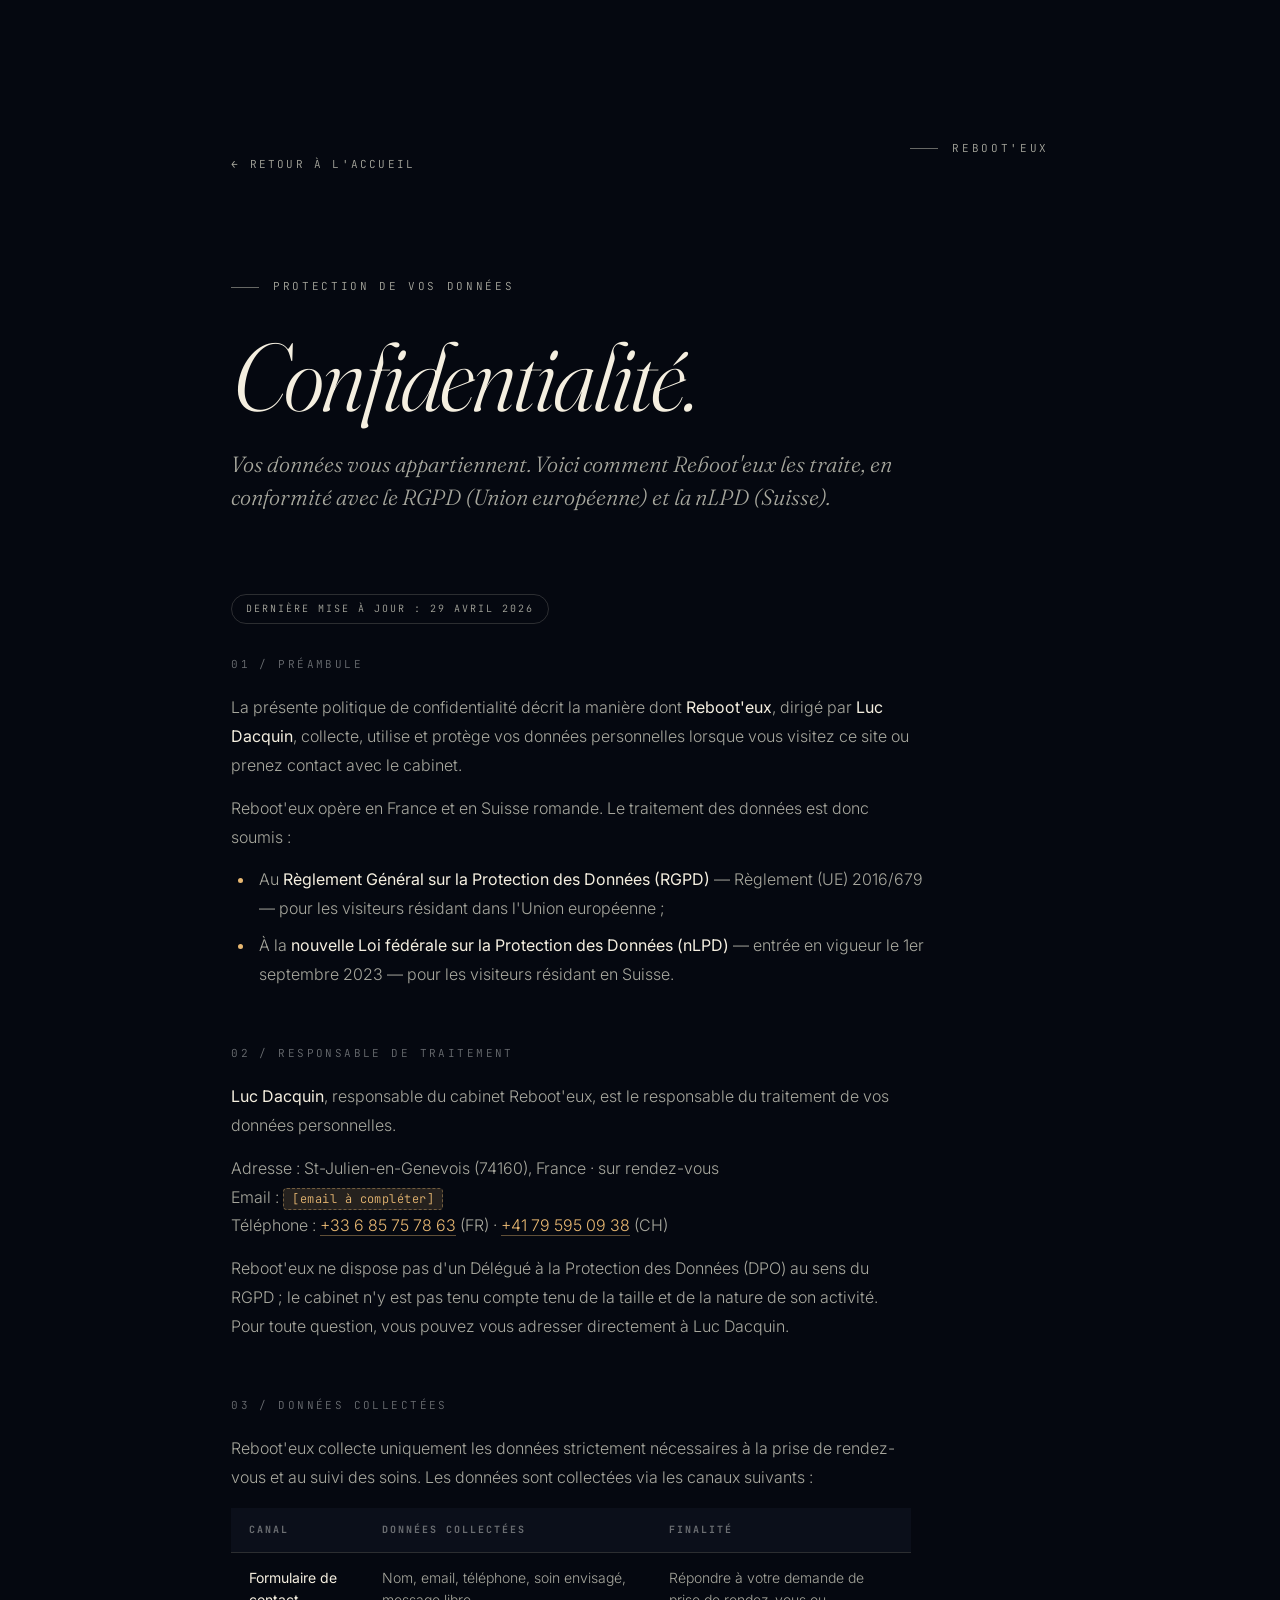
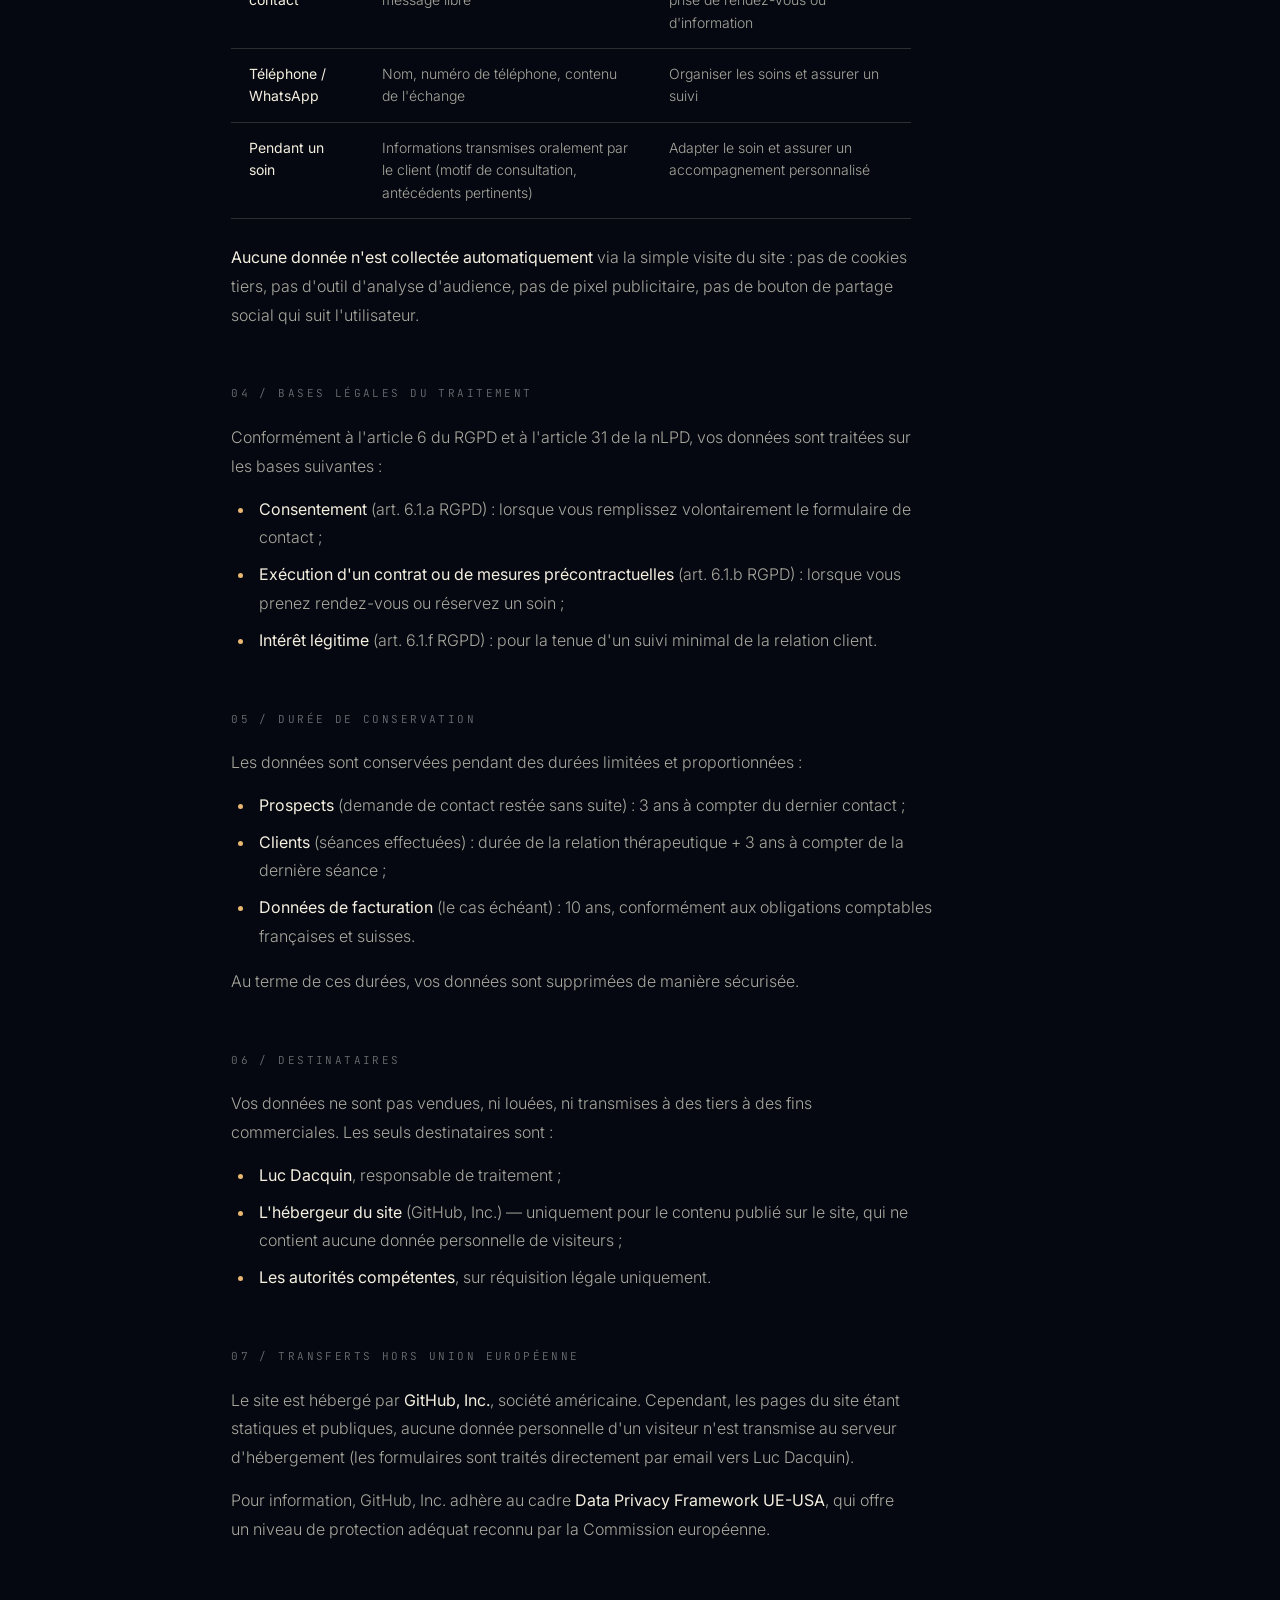
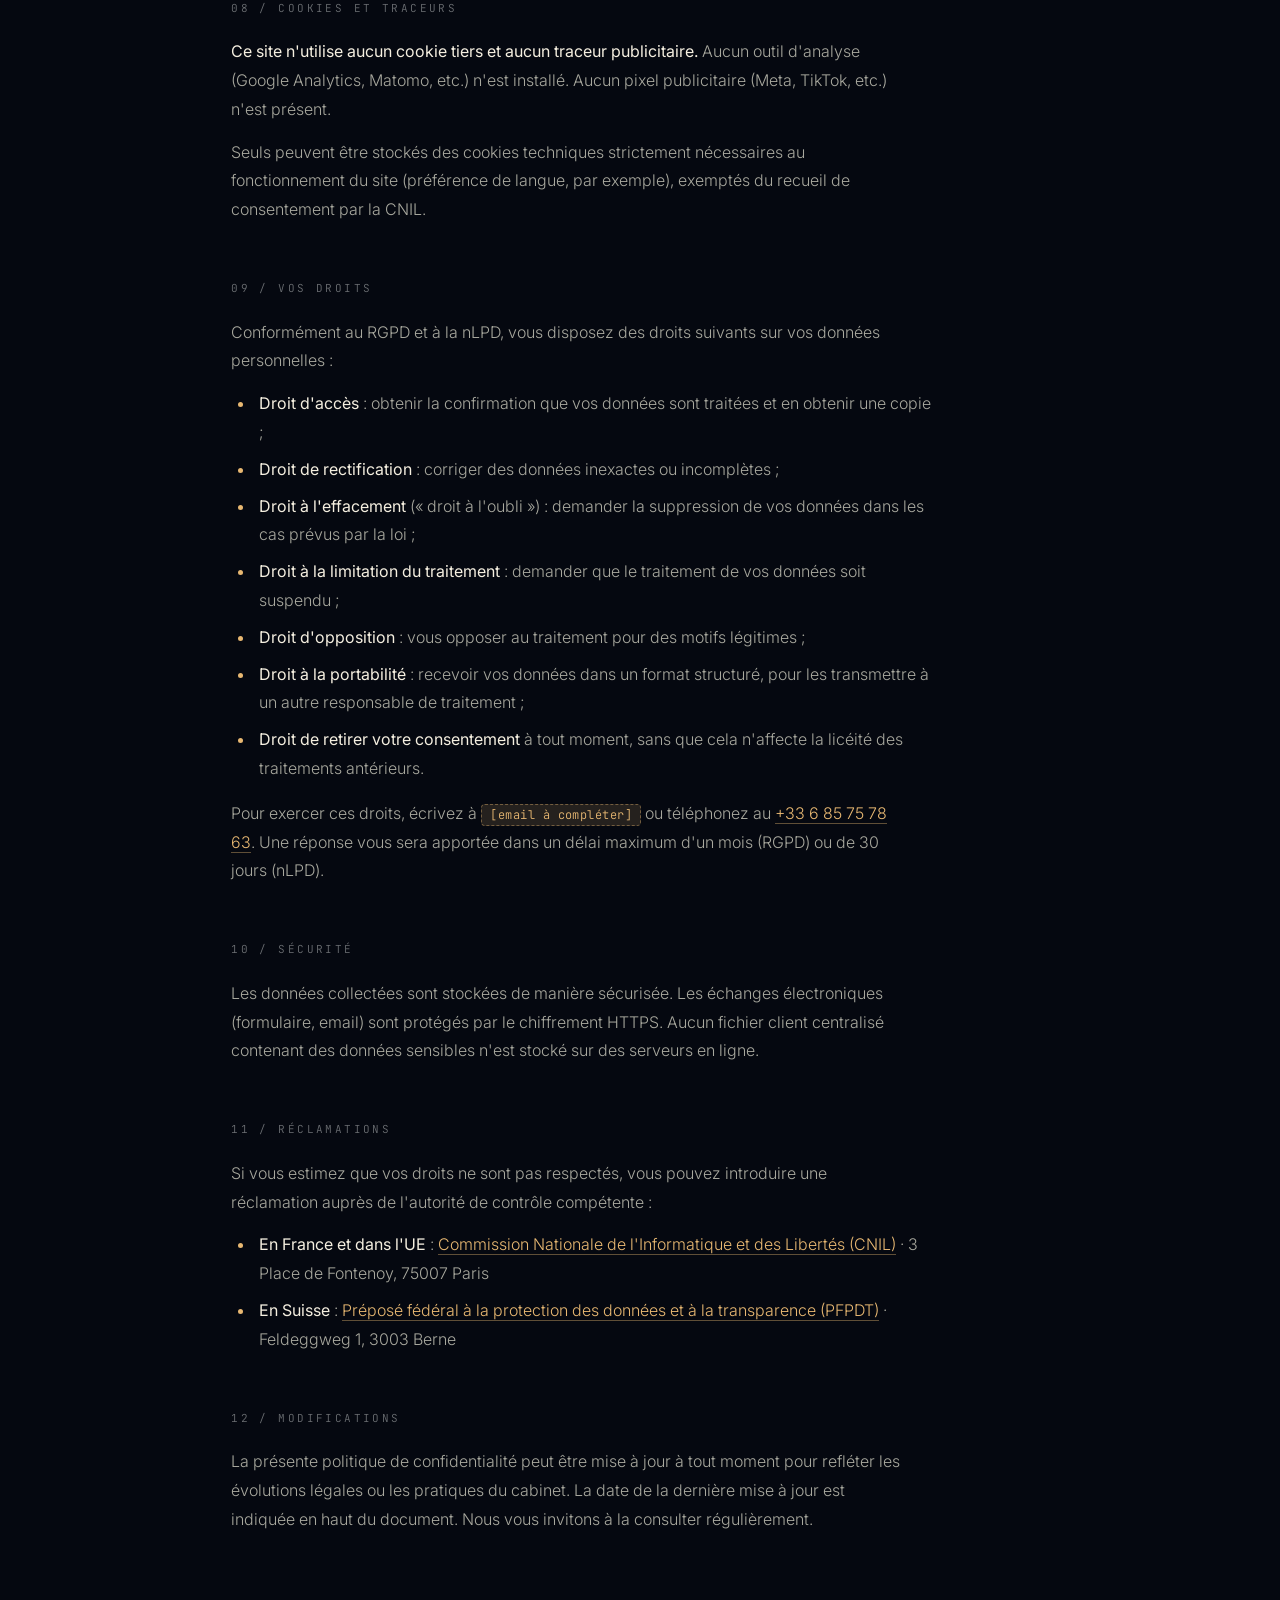
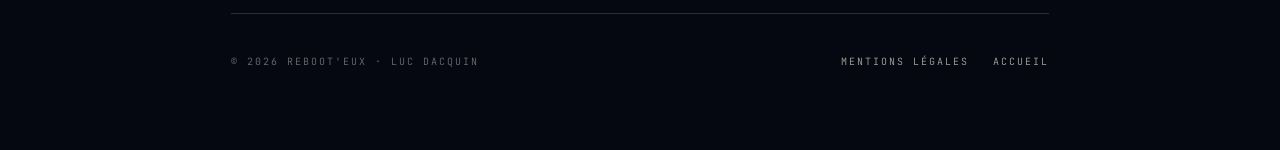
==== confidentialite.html @ 393b1d19 "feat(legal): politique de confidentialité RGPD + nLPD" ====
<!doctype html>
<html lang="fr">
<head>
  <meta charset="utf-8" />
  <meta name="viewport" content="width=device-width, initial-scale=1" />
  <title>Politique de confidentialité · Reboot'eux</title>
  <meta name="description" content="Politique de protection des données personnelles du site Reboot'eux — conforme RGPD et nLPD." />
  <link rel="preconnect" href="https://fonts.googleapis.com" />
  <link rel="preconnect" href="https://fonts.gstatic.com" crossorigin />
  <link href="https://fonts.googleapis.com/css2?family=Fraunces:ital,opsz,wght@0,9..144,200..600;1,9..144,200..600&family=Inter:wght@200..600&family=JetBrains+Mono:wght@400;500&display=swap" rel="stylesheet" />
  <link rel="stylesheet" href="styles.css?v=13" />
  <style>
    .legal-page { min-height: 100vh; padding: 140px var(--pad) 80px; max-width: 920px; margin: 0 auto; }
    .legal-header { display: flex; justify-content: space-between; align-items: center; margin-bottom: 80px; }
    .legal-back { color: var(--ink-2); text-decoration: none; font-family: var(--mono); font-size: 11px; letter-spacing: 0.2em; text-transform: uppercase; transition: color .3s, gap .3s var(--ease); display: inline-flex; align-items: center; gap: 10px; }
    .legal-back:hover { color: var(--ink); gap: 14px; }
    .legal-eyebrow { font-family: var(--mono); font-size: 11px; letter-spacing: 0.24em; text-transform: uppercase; color: var(--ink-2); display: inline-flex; align-items: center; gap: 14px; margin-bottom: 32px; }
    .legal-eyebrow::before { content: ''; width: 28px; height: 1px; background: currentColor; opacity: .6; }
    .legal-title { font-family: var(--serif); font-size: clamp(48px, 8vw, 96px); font-weight: 300; line-height: 1; letter-spacing: -0.03em; margin: 0 0 24px; font-style: italic; }
    .legal-subtitle { font-family: var(--serif); font-size: clamp(18px, 2vw, 22px); font-style: italic; color: var(--ink-2); margin: 0 0 80px; max-width: 680px; line-height: 1.5; }
    .legal-section { margin-bottom: 56px; }
    .legal-h { font-family: var(--mono); font-size: 11px; letter-spacing: 0.22em; text-transform: uppercase; color: var(--ink-3); margin-bottom: 20px; }
    .legal-section h2 { font-family: var(--serif); font-size: clamp(22px, 3vw, 32px); font-weight: 300; font-style: italic; letter-spacing: -0.01em; margin: 0 0 20px; line-height: 1.2; }
    .legal-section p, .legal-section li { font-size: 16px; line-height: 1.8; color: var(--ink-2); margin: 0 0 14px; max-width: 680px; }
    .legal-section a { color: var(--feu); text-decoration: none; border-bottom: 1px solid color-mix(in oklab, var(--feu) 40%, transparent); transition: border-color .3s; }
    .legal-section a:hover { border-color: var(--feu); }
    .legal-section ul { padding-left: 24px; margin: 0 0 16px; }
    .legal-section ul li { margin-bottom: 8px; padding-left: 4px; }
    .legal-section ul li::marker { color: var(--feu); }
    .legal-section strong { color: var(--ink); font-weight: 400; }
    .todo { background: color-mix(in oklab, var(--feu) 14%, transparent); color: var(--feu); padding: 2px 8px; border-radius: 4px; font-family: var(--mono); font-size: 12px; letter-spacing: 0.04em; border: 1px dashed color-mix(in oklab, var(--feu) 40%, transparent); }
    .legal-table { width: 100%; max-width: 680px; border-collapse: collapse; margin: 16px 0 24px; font-size: 14px; }
    .legal-table th, .legal-table td { padding: 14px 18px; text-align: left; border-bottom: 1px solid var(--hairline); color: var(--ink-2); vertical-align: top; }
    .legal-table th { font-family: var(--mono); font-size: 10px; letter-spacing: 0.2em; text-transform: uppercase; color: var(--ink-3); background: rgba(20,26,42,.4); }
    .legal-foot { margin-top: 80px; padding-top: 40px; border-top: 1px solid var(--hairline); font-family: var(--mono); font-size: 10px; letter-spacing: 0.2em; text-transform: uppercase; color: var(--ink-3); display: flex; justify-content: space-between; flex-wrap: wrap; gap: 20px; }
    .legal-foot a { color: var(--ink-2); text-decoration: none; }
    .legal-foot a:hover { color: var(--ink); }
    .legal-update { display: inline-block; padding: 6px 14px; border-radius: 999px; border: 1px solid var(--hairline); font-family: var(--mono); font-size: 10px; letter-spacing: 0.2em; text-transform: uppercase; color: var(--ink-2); margin-bottom: 32px; }
  </style>
</head>
<body>
  <main class="legal-page">
    <header class="legal-header">
      <a href="index.html" class="legal-back">← Retour à l'accueil</a>
      <span class="legal-eyebrow">Reboot'eux</span>
    </header>

    <span class="legal-eyebrow">Protection de vos données</span>
    <h1 class="legal-title">Confidentialité.</h1>
    <p class="legal-subtitle">
      <em>Vos données vous appartiennent. Voici comment Reboot'eux les traite, en conformité avec le RGPD (Union européenne) et la nLPD (Suisse).</em>
    </p>
    <span class="legal-update">Dernière mise à jour : 29 avril 2026</span>

    <section class="legal-section">
      <div class="legal-h">01 / Préambule</div>
      <p>
        La présente politique de confidentialité décrit la manière dont <strong>Reboot'eux</strong>, dirigé par <strong>Luc Dacquin</strong>, collecte, utilise et protège vos données personnelles lorsque vous visitez ce site ou prenez contact avec le cabinet.
      </p>
      <p>
        Reboot'eux opère en France et en Suisse romande. Le traitement des données est donc soumis :
      </p>
      <ul>
        <li>Au <strong>Règlement Général sur la Protection des Données (RGPD)</strong> — Règlement (UE) 2016/679 — pour les visiteurs résidant dans l'Union européenne ;</li>
        <li>À la <strong>nouvelle Loi fédérale sur la Protection des Données (nLPD)</strong> — entrée en vigueur le 1er septembre 2023 — pour les visiteurs résidant en Suisse.</li>
      </ul>
    </section>

    <section class="legal-section">
      <div class="legal-h">02 / Responsable de traitement</div>
      <p>
        <strong>Luc Dacquin</strong>, responsable du cabinet Reboot'eux, est le responsable du traitement de vos données personnelles.
      </p>
      <p>
        Adresse : St-Julien-en-Genevois (74160), France · sur rendez-vous<br/>
        Email : <span class="todo">[email à compléter]</span><br/>
        Téléphone : <a href="tel:+33685757863">+33 6 85 75 78 63</a> (FR) · <a href="tel:+41795950938">+41 79 595 09 38</a> (CH)
      </p>
      <p>
        Reboot'eux ne dispose pas d'un Délégué à la Protection des Données (DPO) au sens du RGPD ; le cabinet n'y est pas tenu compte tenu de la taille et de la nature de son activité. Pour toute question, vous pouvez vous adresser directement à Luc Dacquin.
      </p>
    </section>

    <section class="legal-section">
      <div class="legal-h">03 / Données collectées</div>
      <p>
        Reboot'eux collecte uniquement les données strictement nécessaires à la prise de rendez-vous et au suivi des soins. Les données sont collectées via les canaux suivants :
      </p>
      <table class="legal-table">
        <thead>
          <tr>
            <th>Canal</th>
            <th>Données collectées</th>
            <th>Finalité</th>
          </tr>
        </thead>
        <tbody>
          <tr>
            <td><strong>Formulaire de contact</strong></td>
            <td>Nom, email, téléphone, soin envisagé, message libre</td>
            <td>Répondre à votre demande de prise de rendez-vous ou d'information</td>
          </tr>
          <tr>
            <td><strong>Téléphone / WhatsApp</strong></td>
            <td>Nom, numéro de téléphone, contenu de l'échange</td>
            <td>Organiser les soins et assurer un suivi</td>
          </tr>
          <tr>
            <td><strong>Pendant un soin</strong></td>
            <td>Informations transmises oralement par le client (motif de consultation, antécédents pertinents)</td>
            <td>Adapter le soin et assurer un accompagnement personnalisé</td>
          </tr>
        </tbody>
      </table>
      <p>
        <strong>Aucune donnée n'est collectée automatiquement</strong> via la simple visite du site : pas de cookies tiers, pas d'outil d'analyse d'audience, pas de pixel publicitaire, pas de bouton de partage social qui suit l'utilisateur.
      </p>
    </section>

    <section class="legal-section">
      <div class="legal-h">04 / Bases légales du traitement</div>
      <p>Conformément à l'article 6 du RGPD et à l'article 31 de la nLPD, vos données sont traitées sur les bases suivantes :</p>
      <ul>
        <li><strong>Consentement</strong> (art. 6.1.a RGPD) : lorsque vous remplissez volontairement le formulaire de contact ;</li>
        <li><strong>Exécution d'un contrat ou de mesures précontractuelles</strong> (art. 6.1.b RGPD) : lorsque vous prenez rendez-vous ou réservez un soin ;</li>
        <li><strong>Intérêt légitime</strong> (art. 6.1.f RGPD) : pour la tenue d'un suivi minimal de la relation client.</li>
      </ul>
    </section>

    <section class="legal-section">
      <div class="legal-h">05 / Durée de conservation</div>
      <p>Les données sont conservées pendant des durées limitées et proportionnées :</p>
      <ul>
        <li><strong>Prospects</strong> (demande de contact restée sans suite) : 3 ans à compter du dernier contact ;</li>
        <li><strong>Clients</strong> (séances effectuées) : durée de la relation thérapeutique + 3 ans à compter de la dernière séance ;</li>
        <li><strong>Données de facturation</strong> (le cas échéant) : 10 ans, conformément aux obligations comptables françaises et suisses.</li>
      </ul>
      <p>Au terme de ces durées, vos données sont supprimées de manière sécurisée.</p>
    </section>

    <section class="legal-section">
      <div class="legal-h">06 / Destinataires</div>
      <p>Vos données ne sont pas vendues, ni louées, ni transmises à des tiers à des fins commerciales. Les seuls destinataires sont :</p>
      <ul>
        <li><strong>Luc Dacquin</strong>, responsable de traitement ;</li>
        <li><strong>L'hébergeur du site</strong> (GitHub, Inc.) — uniquement pour le contenu publié sur le site, qui ne contient aucune donnée personnelle de visiteurs ;</li>
        <li><strong>Les autorités compétentes</strong>, sur réquisition légale uniquement.</li>
      </ul>
    </section>

    <section class="legal-section">
      <div class="legal-h">07 / Transferts hors Union européenne</div>
      <p>
        Le site est hébergé par <strong>GitHub, Inc.</strong>, société américaine. Cependant, les pages du site étant statiques et publiques, aucune donnée personnelle d'un visiteur n'est transmise au serveur d'hébergement (les formulaires sont traités directement par email vers Luc Dacquin).
      </p>
      <p>
        Pour information, GitHub, Inc. adhère au cadre <strong>Data Privacy Framework UE-USA</strong>, qui offre un niveau de protection adéquat reconnu par la Commission européenne.
      </p>
    </section>

    <section class="legal-section">
      <div class="legal-h">08 / Cookies et traceurs</div>
      <p>
        <strong>Ce site n'utilise aucun cookie tiers et aucun traceur publicitaire.</strong> Aucun outil d'analyse (Google Analytics, Matomo, etc.) n'est installé. Aucun pixel publicitaire (Meta, TikTok, etc.) n'est présent.
      </p>
      <p>
        Seuls peuvent être stockés des cookies techniques strictement nécessaires au fonctionnement du site (préférence de langue, par exemple), exemptés du recueil de consentement par la CNIL.
      </p>
    </section>

    <section class="legal-section">
      <div class="legal-h">09 / Vos droits</div>
      <p>Conformément au RGPD et à la nLPD, vous disposez des droits suivants sur vos données personnelles :</p>
      <ul>
        <li><strong>Droit d'accès</strong> : obtenir la confirmation que vos données sont traitées et en obtenir une copie ;</li>
        <li><strong>Droit de rectification</strong> : corriger des données inexactes ou incomplètes ;</li>
        <li><strong>Droit à l'effacement</strong> (« droit à l'oubli ») : demander la suppression de vos données dans les cas prévus par la loi ;</li>
        <li><strong>Droit à la limitation du traitement</strong> : demander que le traitement de vos données soit suspendu ;</li>
        <li><strong>Droit d'opposition</strong> : vous opposer au traitement pour des motifs légitimes ;</li>
        <li><strong>Droit à la portabilité</strong> : recevoir vos données dans un format structuré, pour les transmettre à un autre responsable de traitement ;</li>
        <li><strong>Droit de retirer votre consentement</strong> à tout moment, sans que cela n'affecte la licéité des traitements antérieurs.</li>
      </ul>
      <p>
        Pour exercer ces droits, écrivez à <span class="todo">[email à compléter]</span> ou téléphonez au <a href="tel:+33685757863">+33 6 85 75 78 63</a>. Une réponse vous sera apportée dans un délai maximum d'un mois (RGPD) ou de 30 jours (nLPD).
      </p>
    </section>

    <section class="legal-section">
      <div class="legal-h">10 / Sécurité</div>
      <p>
        Les données collectées sont stockées de manière sécurisée. Les échanges électroniques (formulaire, email) sont protégés par le chiffrement HTTPS. Aucun fichier client centralisé contenant des données sensibles n'est stocké sur des serveurs en ligne.
      </p>
    </section>

    <section class="legal-section">
      <div class="legal-h">11 / Réclamations</div>
      <p>Si vous estimez que vos droits ne sont pas respectés, vous pouvez introduire une réclamation auprès de l'autorité de contrôle compétente :</p>
      <ul>
        <li>
          <strong>En France et dans l'UE</strong> :
          <a href="https://www.cnil.fr/" target="_blank" rel="noopener">Commission Nationale de l'Informatique et des Libertés (CNIL)</a> · 3 Place de Fontenoy, 75007 Paris
        </li>
        <li>
          <strong>En Suisse</strong> :
          <a href="https://www.edoeb.admin.ch/" target="_blank" rel="noopener">Préposé fédéral à la protection des données et à la transparence (PFPDT)</a> · Feldeggweg 1, 3003 Berne
        </li>
      </ul>
    </section>

    <section class="legal-section">
      <div class="legal-h">12 / Modifications</div>
      <p>
        La présente politique de confidentialité peut être mise à jour à tout moment pour refléter les évolutions légales ou les pratiques du cabinet. La date de la dernière mise à jour est indiquée en haut du document. Nous vous invitons à la consulter régulièrement.
      </p>
    </section>

    <footer class="legal-foot">
      <span>© 2026 Reboot'eux · Luc Dacquin</span>
      <div style="display:flex;gap:24px;flex-wrap:wrap;">
        <a href="mentions-legales.html">Mentions légales</a>
        <a href="index.html">Accueil</a>
      </div>
    </footer>
  </main>
</body>
</html>
---- styles.css ----
/* =========================================================
   REBOOT'EUX — v2 cinématique
   Fonds vidéo plein écran, contenu superposé,
   typographie éditoriale, palette nuit cosmique.
   ========================================================= */

:root {
  --bg-0: #050810;
  --bg-1: #0A0E1A;
  --bg-2: #141A2A;
  --ink:  #F5EFE0;
  --ink-2:#A8A89E;
  --ink-3:#6B6E72;
  --hairline: rgba(245,239,224,.16);

  --feu: #E8B872;
  --feu-glow: #FFE4B5;
  --eau: #4DA8DA;
  --terre: #6B9C7B;
  --souffle: #B8A8D9;

  --hue: var(--feu);
  --hue-glow: var(--feu-glow);

  --serif: 'Fraunces', 'Cormorant Garamond', Georgia, serif;
  --sans:  'Inter', system-ui, sans-serif;
  --mono:  'JetBrains Mono', ui-monospace, monospace;

  --pad: clamp(20px, 4vw, 64px);
  --col: min(1320px, 92vw);
  --ease: cubic-bezier(.16,1,.3,1);
}

* { box-sizing: border-box; }
html, body {
  margin: 0; padding: 0;
  background: var(--bg-0);
  color: var(--ink);
  font-family: var(--sans);
  font-size: 16px;
  font-weight: 300;
  line-height: 1.6;
  -webkit-font-smoothing: antialiased;
}
body { overflow-x: hidden; }
::selection { background: color-mix(in oklab, var(--hue) 50%, transparent); color: var(--ink); }

/* hide cursor on desktop when our custom one is on */
@media (hover:hover) and (pointer:fine) {
  body.cursor-on, body.cursor-on * { cursor: none !important; }
}

@media (prefers-reduced-motion: reduce) {
  *, *::before, *::after {
    animation-duration: .001ms !important;
    transition-duration: .001ms !important;
  }
}

/* ─── Type system ─── */
.serif { font-family: var(--serif); font-weight: 300; letter-spacing: -0.02em; }
.eyebrow {
  font-family: var(--mono);
  font-size: 11px;
  letter-spacing: 0.24em;
  text-transform: uppercase;
  color: var(--ink-2);
  display: inline-flex; align-items: center; gap: 14px;
}
.eyebrow::before {
  content: ''; width: 28px; height: 1px; background: currentColor; opacity: .6;
}

/* huge editorial display */
.display {
  font-family: var(--serif);
  font-weight: 300;
  font-size: clamp(56px, 12vw, 220px);
  line-height: 0.95;
  letter-spacing: -0.035em;
  color: var(--ink);
  text-wrap: balance;
}
.display em { font-style: italic; }
.display .accent { color: var(--hue); font-style: italic; }

/* ─── Layout ─── */
.wrap { width: var(--col); margin: 0 auto; padding: 0 var(--pad); }

/* Buttons */
.btn {
  display: inline-flex; align-items: center; gap: 14px;
  padding: 18px 30px;
  border-radius: 999px;
  border: 1px solid color-mix(in oklab, var(--hue) 50%, transparent);
  background: color-mix(in oklab, var(--hue) 10%, transparent);
  color: var(--ink);
  font-family: var(--sans);
  font-size: 13px;
  letter-spacing: 0.08em;
  text-transform: uppercase;
  text-decoration: none;
  cursor: pointer;
  position: relative;
  transition: all .5s var(--ease);
  backdrop-filter: blur(10px);
  -webkit-backdrop-filter: blur(10px);
}
.btn:hover {
  border-color: var(--hue);
  background: color-mix(in oklab, var(--hue) 22%, transparent);
  box-shadow: 0 0 60px -10px color-mix(in oklab, var(--hue-glow) 60%, transparent);
}
.btn .stone {
  width: 6px; height: 6px; border-radius: 50%;
  background: var(--hue); box-shadow: 0 0 10px var(--hue-glow);
  animation: pulse 2.4s var(--ease) infinite;
}
@keyframes pulse {
  0%, 100% { opacity: .6; transform: scale(1); }
  50% { opacity: 1; transform: scale(1.5); }
}
.btn-ghost { background: transparent; border-color: var(--hairline); }
.btn-ghost:hover { border-color: var(--ink-2); background: rgba(255,255,255,.04); }

/* Link */
.link {
  font-family: var(--sans);
  font-size: 13px;
  letter-spacing: 0.06em;
  text-transform: uppercase;
  color: var(--ink);
  text-decoration: none;
  display: inline-flex; align-items: center; gap: 10px;
  padding-bottom: 6px;
  border-bottom: 1px solid var(--hairline);
  transition: border-color .3s, color .3s, gap .3s var(--ease);
}
.link:hover { border-color: var(--hue); color: var(--hue); gap: 16px; }

/* Video bg helper */
.video-bg {
  position: absolute; inset: 0; overflow: hidden;
  z-index: 0;
}
.video-bg video {
  position: absolute; inset: 0;
  width: 100%; height: 100%;
  object-fit: cover;
  opacity: 0;
  will-change: opacity, transform;
}
.video-bg video.ready { opacity: 0.5; }
.video-bg .veil {
  position: absolute; inset: 0;
  background: linear-gradient(
    180deg,
    rgba(5,8,16,.78) 0%,
    rgba(5,8,16,.55) 25%,
    rgba(5,8,16,.55) 70%,
    rgba(5,8,16,.92) 100%
  );
  pointer-events: none;
}
.video-bg .veil-side {
  position: absolute; inset: 0;
  background: radial-gradient(ellipse at 50% 50%, transparent 30%, rgba(5,8,16,.6) 100%);
  pointer-events: none;
}
.video-bg .corner-mask {
  position: absolute;
  width: 220px; height: 90px;
  pointer-events: none;
  background: radial-gradient(ellipse at center, rgba(5,8,16,.95) 30%, rgba(5,8,16,0) 75%);
}
.video-bg .corner-mask.br { right: -20px; bottom: -10px; }
.video-bg .corner-mask.tr { right: -20px; top: -10px; }
.video-bg .grain {
  position: absolute; inset: 0;
  pointer-events: none;
  opacity: .08;
  mix-blend-mode: overlay;
  background-image: url("data:image/svg+xml;utf8,<svg xmlns='http://www.w3.org/2000/svg' width='240' height='240'><filter id='n'><feTurbulence type='fractalNoise' baseFrequency='.95' numOctaves='2'/></filter><rect width='100%25' height='100%25' filter='url(%23n)' opacity='.6'/></svg>");
}
.video-bg .tint {
  position: absolute; inset: 0;
  background: radial-gradient(ellipse at 50% 60%, color-mix(in oklab, var(--hue) 12%, transparent), transparent 70%);
  mix-blend-mode: screen;
  pointer-events: none;
}

/* Reveal-on-scroll */
.reveal { opacity: 0; transform: translateY(28px); transition: opacity 1s var(--ease), transform 1s var(--ease); }
.reveal.in { opacity: 1; transform: translateY(0); }
.reveal[data-delay="1"].in { transition-delay: .1s; }
.reveal[data-delay="2"].in { transition-delay: .25s; }
.reveal[data-delay="3"].in { transition-delay: .4s; }
.reveal[data-delay="4"].in { transition-delay: .55s; }

/* Split-text reveal */
.split { display: inline-block; perspective: 800px; }
.split .word { display: inline-block; overflow: hidden; vertical-align: bottom; }
.split .word > span {
  display: inline-block;
  transform: translateY(110%);
  transition: transform 1.4s var(--ease);
  will-change: transform;
}
.split.in .word > span { transform: translateY(0); }
.split .word { margin-right: .25em; }

::-webkit-scrollbar { width: 10px; }
::-webkit-scrollbar-track { background: var(--bg-0); }
::-webkit-scrollbar-thumb { background: rgba(255,255,255,.08); border-radius: 8px; }
::-webkit-scrollbar-thumb:hover { background: rgba(255,255,255,.18); }

:focus-visible { outline: 2px solid var(--hue); outline-offset: 4px; border-radius: 4px; }

.ornament { user-select: none; pointer-events: none; }

/* =========================================================
   RESPONSIVE — patch mobile chirurgical (sans casser desktop)
   ========================================================= */
img, video, svg { max-width: 100%; }

/* Mobile (smartphones) */
@media (max-width: 768px) {
  :root { --pad: 18px; }

  /* Tame the giant displays */
  .display { font-size: clamp(36px, 11vw, 64px); line-height: 1.05; }

  /* Force background videos to fill the screen on mobile (no letterbox) */
  .video-bg video { object-fit: cover !important; transform: scale(1.05) !important; }

  /* HARD FIX : forcer le 1 colonne avec display:flex (le grid était batail perdu vs styles JSX) */
  .act, .luc, .contact { overflow-x: hidden !important; }
  .act-grid,
  .act.R .act-grid {
    display: flex !important;
    flex-direction: column !important;
    grid-template-columns: 1fr !important;
    gap: 24px !important;
    direction: ltr !important;
    max-width: 100% !important;
    width: 100% !important;
  }
  .act.R .act-grid > * { direction: ltr !important; }
  .act-meta, .act-text { width: 100% !important; max-width: 100% !important; min-width: 0 !important; }
  .act-title, .act-meta .el, .body, .quote { word-wrap: break-word !important; overflow-wrap: break-word !important; max-width: 100% !important; }
  .list ul { grid-template-columns: 1fr !important; gap: 8px 0 !important; }

  /* More opaque overlay on Acts so the text stays readable over the video */
  .act .video-bg .veil { background: linear-gradient(180deg, rgba(5,8,16,.78) 0%, rgba(5,8,16,.55) 50%, rgba(5,8,16,.92) 100%) !important; }
  .hero .video-bg .veil { background: linear-gradient(180deg, rgba(5,8,16,.45) 0%, rgba(5,8,16,.20) 40%, rgba(5,8,16,.85) 100%) !important; }

  /* Acts metadata + title sizes */
  .act-meta { padding-top: 0; gap: 8px; }
  .act-meta .el { font-size: clamp(22px, 6vw, 32px); line-height: 1.15; }
  .act-title { font-size: clamp(32px, 9vw, 52px); max-width: 100%; }
  .quote { font-size: 16px; padding-left: 14px; }
  .body { font-size: 15px; }

  /* Hero accueil — full screen avec orbe */
  .hero { min-height: 100vh !important; min-height: 100svh !important; padding: 100px var(--pad) 60px !important; display: grid; place-items: center; }
  .hero-sub { font-size: 17px; max-width: 100%; }

  /* Manifeste */
  .manifeste { padding: 100px var(--pad); }

  /* Luc */
  .luc-grid { grid-template-columns: 1fr !important; gap: 32px !important; }
  .luc-title { font-size: clamp(28px, 8vw, 48px); }
  .luc-quote { font-size: 18px; padding: 20px 0; margin: 20px 0; }

  /* Contact */
  .c-grid { grid-template-columns: 1fr !important; }
  .c-title { font-size: clamp(36px, 10vw, 64px); }
  .c-form { padding: 24px; }
  .row { grid-template-columns: 1fr; gap: 12px; }
  .ch { grid-template-columns: 40px 1fr auto; padding: 16px 18px; gap: 12px; }
  .ch-num { font-size: 16px; }

  /* Footer */
  .f-grid { grid-template-columns: 1fr 1fr; gap: 28px; }
  .f-bot { flex-direction: column; gap: 16px; align-items: flex-start; }
  .f-name { font-size: 28px; }

  /* Page Pratique */
  .hero-prat { padding: 120px var(--pad) 60px; min-height: auto; }
  .hero-prat-anchors { gap: 8px; }
  .anchor-pill { padding: 10px 14px; font-size: 11px; }
  .section-title { font-size: clamp(30px, 9vw, 52px); max-width: 100%; margin-bottom: 40px; }

  /* Tarifs */
  .cards { grid-template-columns: 1fr !important; gap: 20px !important; }
  .card { padding: 26px; }
  .card-soin { font-size: clamp(20px, 6vw, 26px); }

  /* Déroulé */
  .steps { grid-template-columns: 1fr !important; gap: 24px !important; }
  .step-t { font-size: 20px; }

  /* Zone radar */
  .zone-grid { grid-template-columns: 1fr !important; gap: 32px !important; }

  /* FAQ */
  .faq-q { grid-template-columns: 36px 1fr 28px; gap: 10px; padding: 22px 0; }
  .faq-q-text { font-size: 16px; }
  .faq-a { padding: 0 0 20px 46px; font-size: 14px; }
  .faq-toggle { width: 28px; height: 28px; }

  /* CTA band */
  .cta-band { min-height: auto; padding: 100px var(--pad); }
  .cta-title { font-size: clamp(36px, 10vw, 64px); }

  /* Nav header — compact, mais pas cassé */
  .nav { padding: 14px var(--pad); gap: 8px; }
  .menu-trig { padding: 10px 14px; }
  .menu-trig .mono { display: none; }
  .pill-btn { padding: 8px 10px; }
  .pill-btn .mono { font-size: 10px; }

  /* Drawer */
  .drawer { width: 100vw; padding: 100px 28px 32px; }
  .drawer .l { font-size: clamp(20px, 5.5vw, 24px); }

  /* Footer compact */
  .footer { padding: 100px var(--pad) 40px; }
}

/* Très petits écrans */
@media (max-width: 380px) {
  :root { --pad: 14px; }
  .f-grid { grid-template-columns: 1fr; }
}
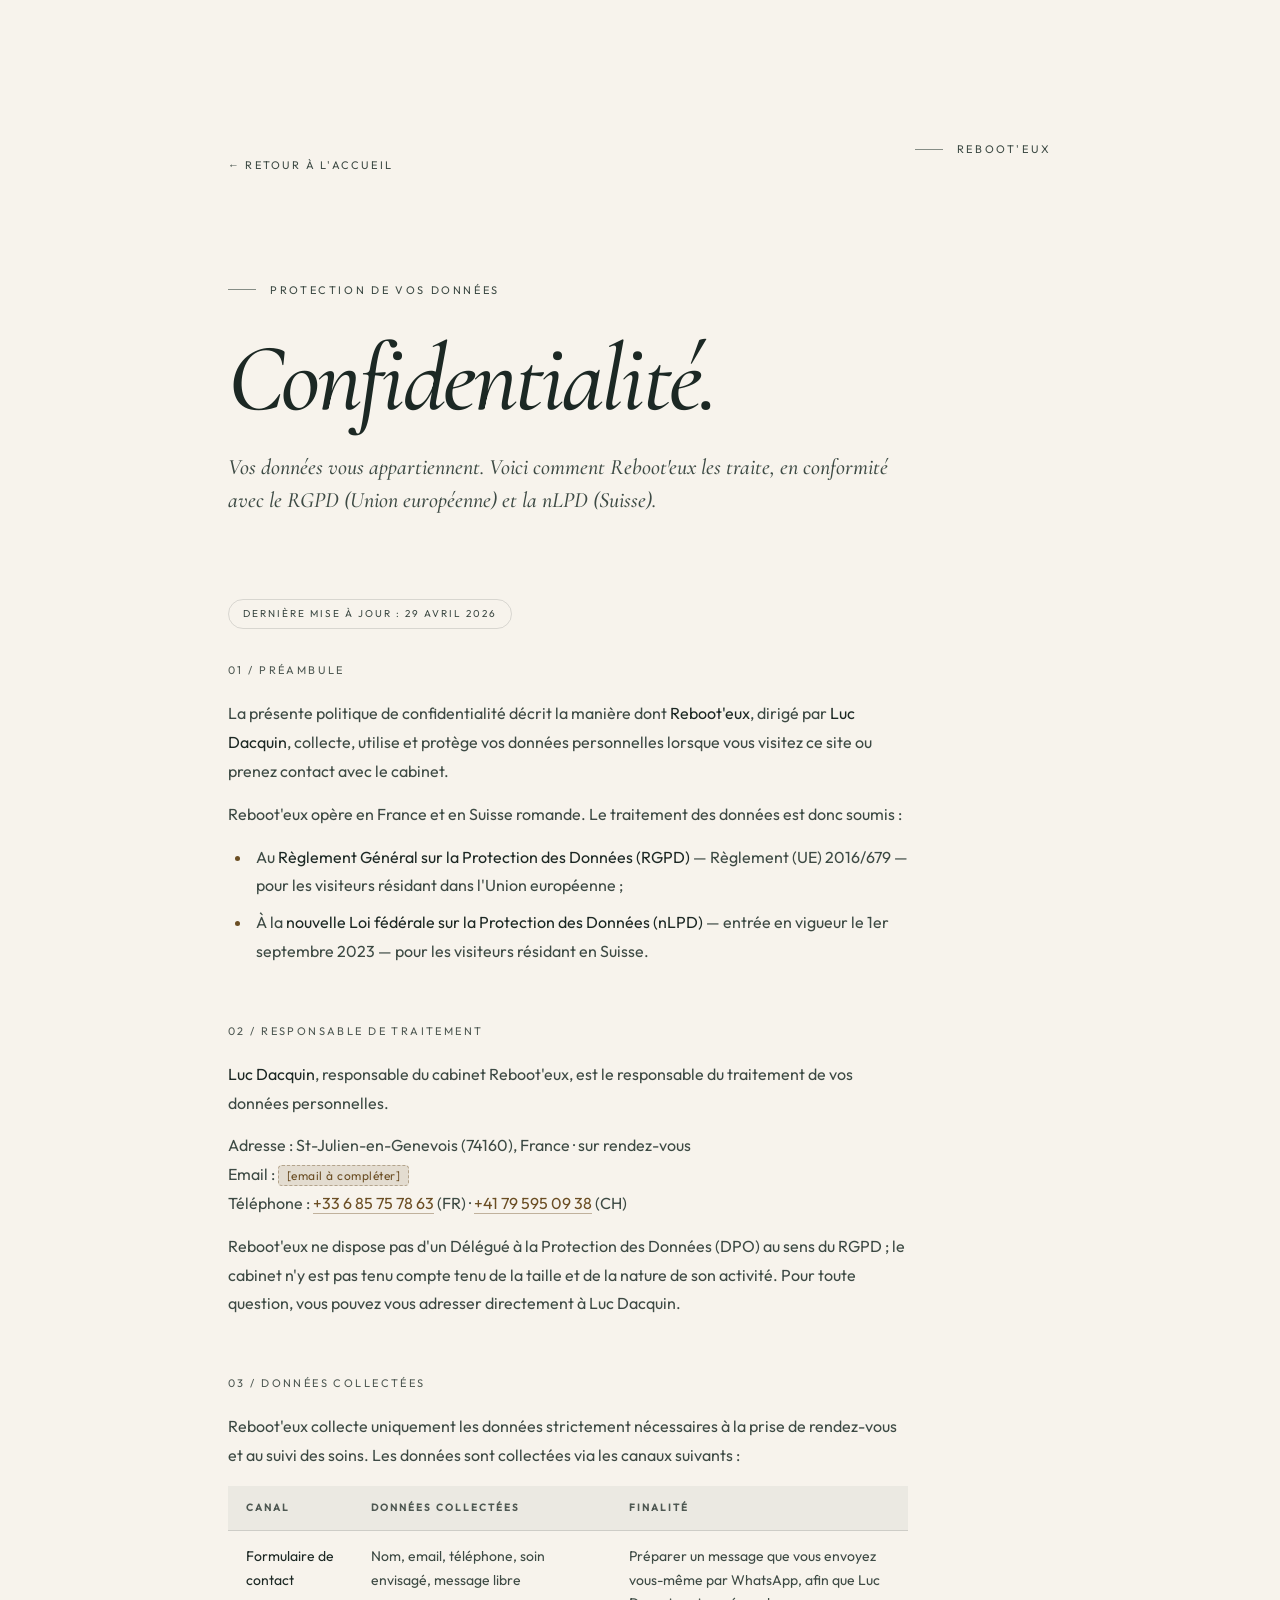
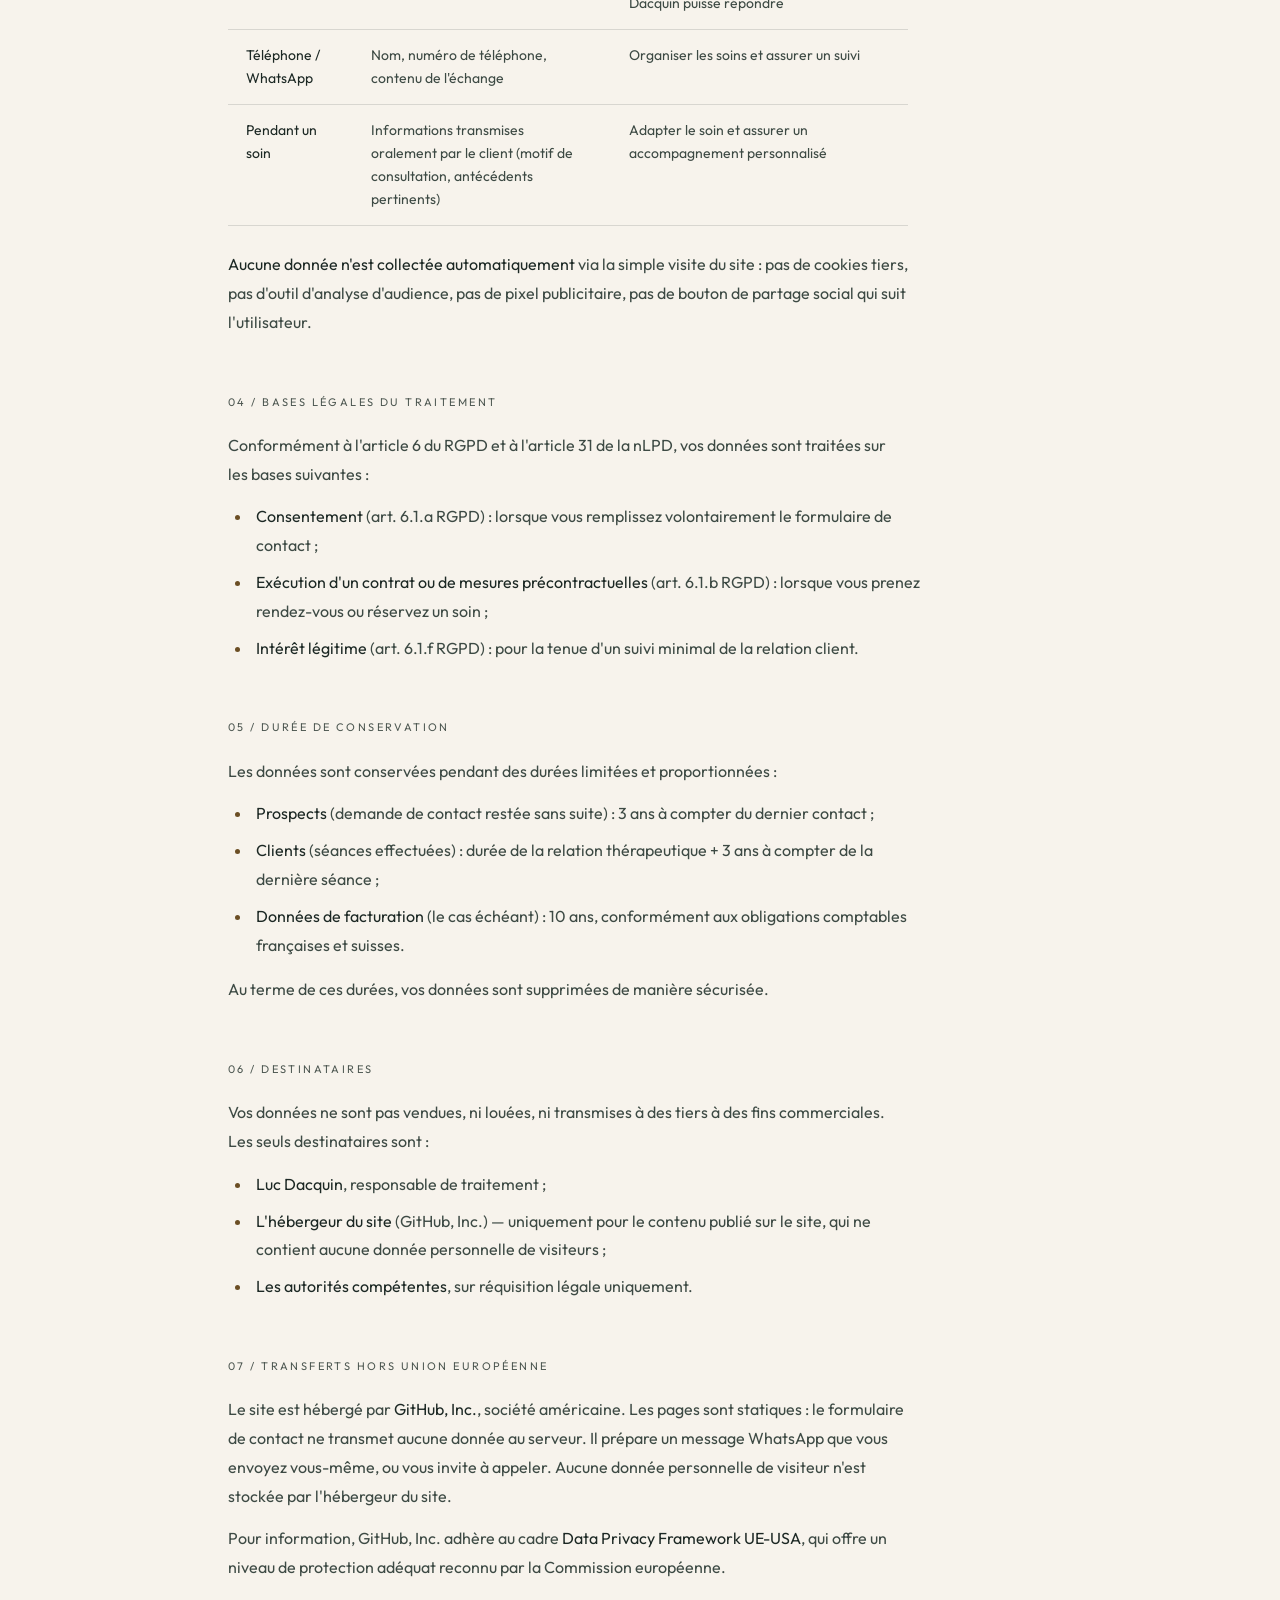
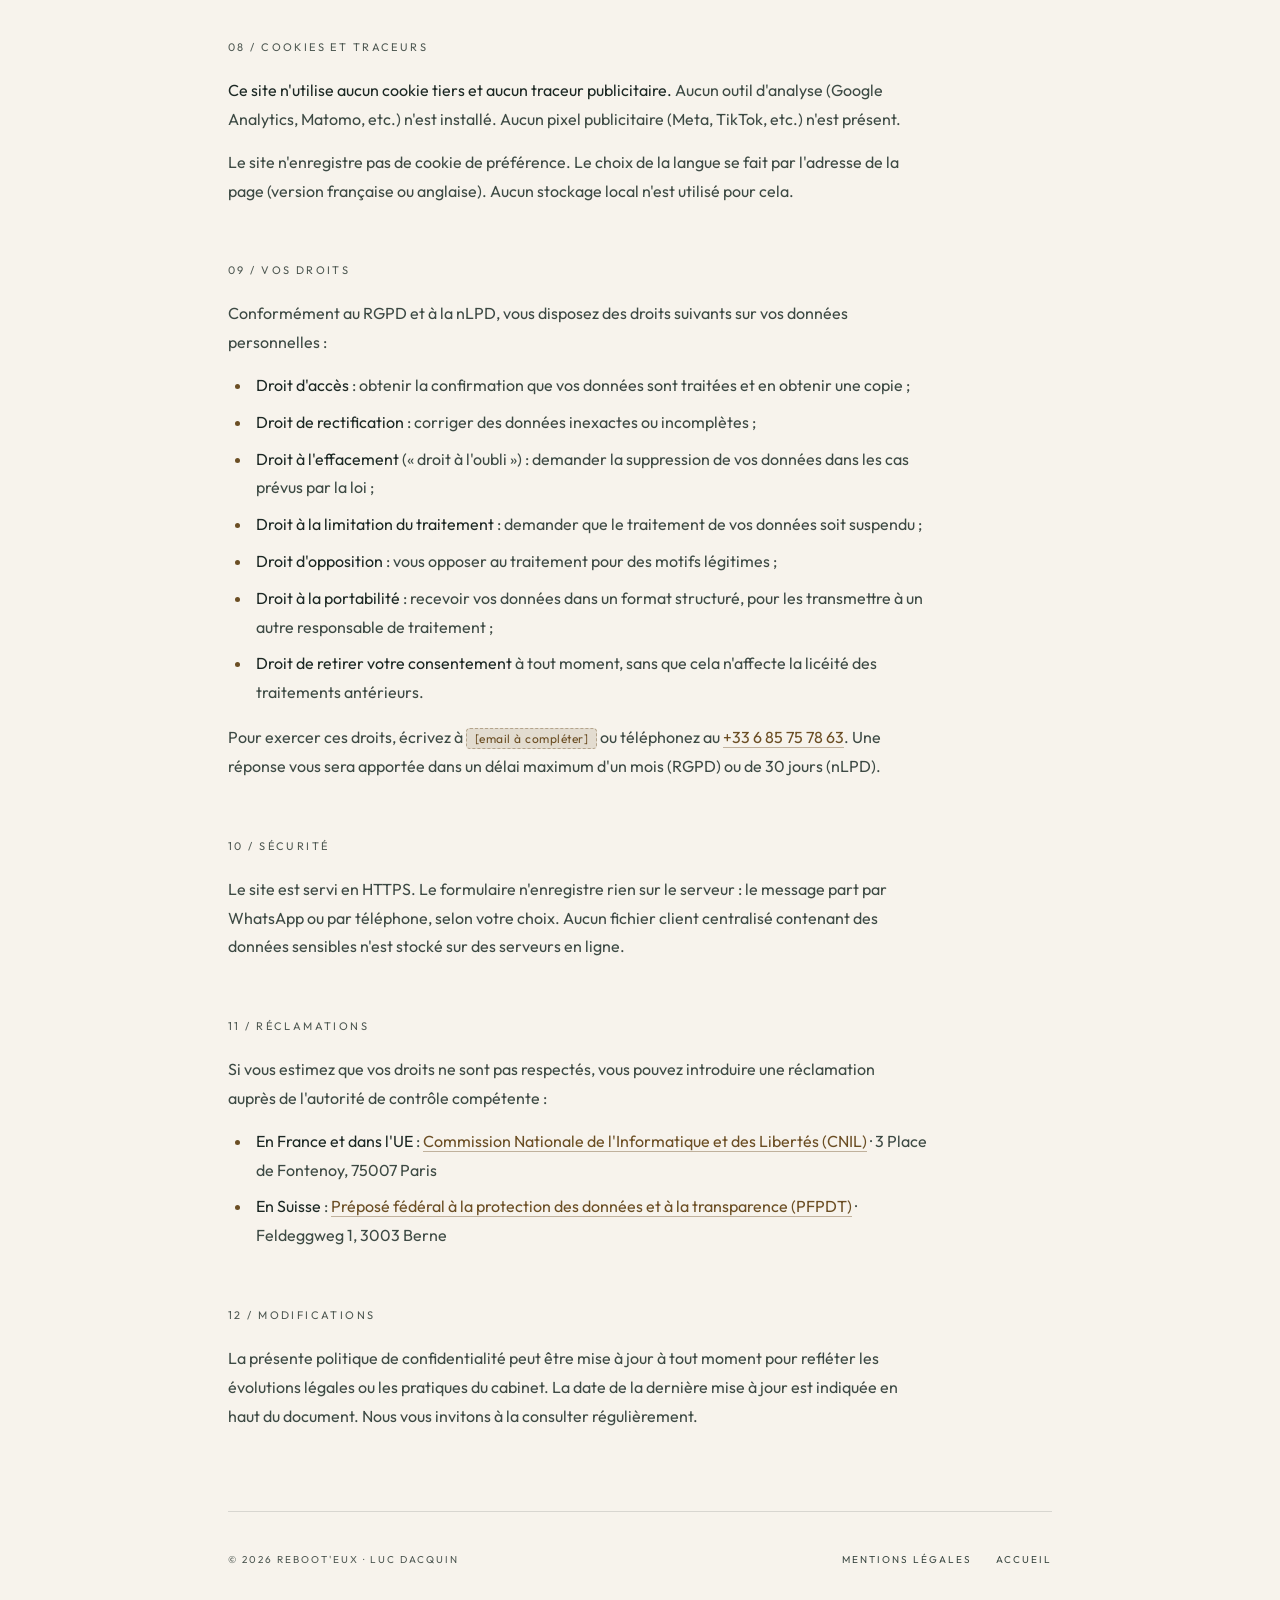
==== commit b717af05: "Redessine le site comme un cabinet de soin calme. Remplace l'ambiance nocturne et élémentaire par un" ====
--- a/confidentialite.html
+++ b/confidentialite.html
@@ -5,10 +5,8 @@
   <meta name="viewport" content="width=device-width, initial-scale=1" />
   <title>Politique de confidentialité · Reboot'eux</title>
   <meta name="description" content="Politique de protection des données personnelles du site Reboot'eux — conforme RGPD et nLPD." />
-  <link rel="preconnect" href="https://fonts.googleapis.com" />
-  <link rel="preconnect" href="https://fonts.gstatic.com" crossorigin />
-  <link href="https://fonts.googleapis.com/css2?family=Fraunces:ital,opsz,wght@0,9..144,200..600;1,9..144,200..600&family=Inter:wght@200..600&family=JetBrains+Mono:wght@400;500&display=swap" rel="stylesheet" />
-  <link rel="stylesheet" href="styles.css?v=13" />
+  <link rel="icon" href="assets/favicon.svg" type="image/svg+xml" />
+  <link rel="stylesheet" href="styles.css" />
   <style>
     .legal-page { min-height: 100vh; padding: 140px var(--pad) 80px; max-width: 920px; margin: 0 auto; }
     .legal-header { display: flex; justify-content: space-between; align-items: center; margin-bottom: 80px; }
@@ -31,7 +29,7 @@
     .todo { background: color-mix(in oklab, var(--feu) 14%, transparent); color: var(--feu); padding: 2px 8px; border-radius: 4px; font-family: var(--mono); font-size: 12px; letter-spacing: 0.04em; border: 1px dashed color-mix(in oklab, var(--feu) 40%, transparent); }
     .legal-table { width: 100%; max-width: 680px; border-collapse: collapse; margin: 16px 0 24px; font-size: 14px; }
     .legal-table th, .legal-table td { padding: 14px 18px; text-align: left; border-bottom: 1px solid var(--hairline); color: var(--ink-2); vertical-align: top; }
-    .legal-table th { font-family: var(--mono); font-size: 10px; letter-spacing: 0.2em; text-transform: uppercase; color: var(--ink-3); background: rgba(20,26,42,.4); }
+    .legal-table th { font-family: var(--mono); font-size: 10px; letter-spacing: 0.2em; text-transform: uppercase; color: var(--ink-3); background: rgba(30, 52, 48, 0.05); }
     .legal-foot { margin-top: 80px; padding-top: 40px; border-top: 1px solid var(--hairline); font-family: var(--mono); font-size: 10px; letter-spacing: 0.2em; text-transform: uppercase; color: var(--ink-3); display: flex; justify-content: space-between; flex-wrap: wrap; gap: 20px; }
     .legal-foot a { color: var(--ink-2); text-decoration: none; }
     .legal-foot a:hover { color: var(--ink); }
@@ -98,7 +96,7 @@
           <tr>
             <td><strong>Formulaire de contact</strong></td>
             <td>Nom, email, téléphone, soin envisagé, message libre</td>
-            <td>Répondre à votre demande de prise de rendez-vous ou d'information</td>
+            <td>Préparer un message que vous envoyez vous-même par WhatsApp, afin que Luc Dacquin puisse répondre</td>
           </tr>
           <tr>
             <td><strong>Téléphone / WhatsApp</strong></td>
@@ -151,7 +149,7 @@
     <section class="legal-section">
       <div class="legal-h">07 / Transferts hors Union européenne</div>
       <p>
-        Le site est hébergé par <strong>GitHub, Inc.</strong>, société américaine. Cependant, les pages du site étant statiques et publiques, aucune donnée personnelle d'un visiteur n'est transmise au serveur d'hébergement (les formulaires sont traités directement par email vers Luc Dacquin).
+        Le site est hébergé par <strong>GitHub, Inc.</strong>, société américaine. Les pages sont statiques : le formulaire de contact ne transmet aucune donnée au serveur. Il prépare un message WhatsApp que vous envoyez vous-même, ou vous invite à appeler. Aucune donnée personnelle de visiteur n'est stockée par l'hébergeur du site.
       </p>
       <p>
         Pour information, GitHub, Inc. adhère au cadre <strong>Data Privacy Framework UE-USA</strong>, qui offre un niveau de protection adéquat reconnu par la Commission européenne.
@@ -164,7 +162,7 @@
         <strong>Ce site n'utilise aucun cookie tiers et aucun traceur publicitaire.</strong> Aucun outil d'analyse (Google Analytics, Matomo, etc.) n'est installé. Aucun pixel publicitaire (Meta, TikTok, etc.) n'est présent.
       </p>
       <p>
-        Seuls peuvent être stockés des cookies techniques strictement nécessaires au fonctionnement du site (préférence de langue, par exemple), exemptés du recueil de consentement par la CNIL.
+        Le site n'enregistre pas de cookie de préférence. Le choix de la langue se fait par l'adresse de la page (version française ou anglaise). Aucun stockage local n'est utilisé pour cela.
       </p>
     </section>
 
@@ -188,7 +186,7 @@
     <section class="legal-section">
       <div class="legal-h">10 / Sécurité</div>
       <p>
-        Les données collectées sont stockées de manière sécurisée. Les échanges électroniques (formulaire, email) sont protégés par le chiffrement HTTPS. Aucun fichier client centralisé contenant des données sensibles n'est stocké sur des serveurs en ligne.
+        Le site est servi en HTTPS. Le formulaire n'enregistre rien sur le serveur : le message part par WhatsApp ou par téléphone, selon votre choix. Aucun fichier client centralisé contenant des données sensibles n'est stocké sur des serveurs en ligne.
       </p>
     </section>
 
--- a/styles.css
+++ b/styles.css
@@ -1,336 +1,707 @@
-/* =========================================================
-   REBOOT'EUX — v2 cinématique
-   Fonds vidéo plein écran, contenu superposé,
-   typographie éditoriale, palette nuit cosmique.
-   ========================================================= */
+/* Luc Dacquin — cabinet
+   Warm paper, deep forest, a quiet gold line.
+   Clinic, not ceremony. */
+
+@font-face {
+  font-family: "Outfit";
+  font-style: normal;
+  font-weight: 300;
+  font-display: swap;
+  src: url("assets/fonts/outfit-latin-ext-300-normal.woff2") format("woff2");
+  unicode-range: U+0100-02BA, U+02BD-02C5, U+02C7-02CC, U+02CE-02D7, U+02DD-02FF, U+0304, U+0308, U+0329, U+1D00-1DBF, U+1E00-1E9F, U+1EF2-1EFF, U+2020, U+20A0-20AB, U+20AD-20C0, U+2113, U+2C60-2C7F, U+A720-A7FF;
+}
+@font-face {
+  font-family: "Outfit";
+  font-style: normal;
+  font-weight: 300;
+  font-display: swap;
+  src: url("assets/fonts/outfit-latin-300-normal.woff2") format("woff2");
+  unicode-range: U+0000-00FF, U+0131, U+0152-0153, U+02BB-02BC, U+02C6, U+02DA, U+02DC, U+0304, U+0308, U+0329, U+2000-206F, U+20AC, U+2122, U+2191, U+2193, U+2212, U+2215, U+FEFF, U+FFFD;
+}
+@font-face {
+  font-family: "Outfit";
+  font-style: normal;
+  font-weight: 400;
+  font-display: swap;
+  src: url("assets/fonts/outfit-latin-ext-400-normal.woff2") format("woff2");
+  unicode-range: U+0100-02BA, U+02BD-02C5, U+02C7-02CC, U+02CE-02D7, U+02DD-02FF, U+0304, U+0308, U+0329, U+1D00-1DBF, U+1E00-1E9F, U+1EF2-1EFF, U+2020, U+20A0-20AB, U+20AD-20C0, U+2113, U+2C60-2C7F, U+A720-A7FF;
+}
+@font-face {
+  font-family: "Outfit";
+  font-style: normal;
+  font-weight: 400;
+  font-display: swap;
+  src: url("assets/fonts/outfit-latin-400-normal.woff2") format("woff2");
+  unicode-range: U+0000-00FF, U+0131, U+0152-0153, U+02BB-02BC, U+02C6, U+02DA, U+02DC, U+0304, U+0308, U+0329, U+2000-206F, U+20AC, U+2122, U+2191, U+2193, U+2212, U+2215, U+FEFF, U+FFFD;
+}
+@font-face {
+  font-family: "Outfit";
+  font-style: normal;
+  font-weight: 500;
+  font-display: swap;
+  src: url("assets/fonts/outfit-latin-ext-500-normal.woff2") format("woff2");
+  unicode-range: U+0100-02BA, U+02BD-02C5, U+02C7-02CC, U+02CE-02D7, U+02DD-02FF, U+0304, U+0308, U+0329, U+1D00-1DBF, U+1E00-1E9F, U+1EF2-1EFF, U+2020, U+20A0-20AB, U+20AD-20C0, U+2113, U+2C60-2C7F, U+A720-A7FF;
+}
+@font-face {
+  font-family: "Outfit";
+  font-style: normal;
+  font-weight: 500;
+  font-display: swap;
+  src: url("assets/fonts/outfit-latin-500-normal.woff2") format("woff2");
+  unicode-range: U+0000-00FF, U+0131, U+0152-0153, U+02BB-02BC, U+02C6, U+02DA, U+02DC, U+0304, U+0308, U+0329, U+2000-206F, U+20AC, U+2122, U+2191, U+2193, U+2212, U+2215, U+FEFF, U+FFFD;
+}
+@font-face {
+  font-family: "Cormorant Garamond";
+  font-style: normal;
+  font-weight: 500;
+  font-display: swap;
+  src: url("assets/fonts/cormorant-garamond-latin-ext-500-normal.woff2") format("woff2");
+  unicode-range: U+0100-02BA, U+02BD-02C5, U+02C7-02CC, U+02CE-02D7, U+02DD-02FF, U+0304, U+0308, U+0329, U+1D00-1DBF, U+1E00-1E9F, U+1EF2-1EFF, U+2020, U+20A0-20AB, U+20AD-20C0, U+2113, U+2C60-2C7F, U+A720-A7FF;
+}
+@font-face {
+  font-family: "Cormorant Garamond";
+  font-style: normal;
+  font-weight: 500;
+  font-display: swap;
+  src: url("assets/fonts/cormorant-garamond-latin-500-normal.woff2") format("woff2");
+  unicode-range: U+0000-00FF, U+0131, U+0152-0153, U+02BB-02BC, U+02C6, U+02DA, U+02DC, U+0304, U+0308, U+0329, U+2000-206F, U+20AC, U+2122, U+2191, U+2193, U+2212, U+2215, U+FEFF, U+FFFD;
+}
+@font-face {
+  font-family: "Cormorant Garamond";
+  font-style: italic;
+  font-weight: 500;
+  font-display: swap;
+  src: url("assets/fonts/cormorant-garamond-latin-ext-500-italic.woff2") format("woff2");
+  unicode-range: U+0100-02BA, U+02BD-02C5, U+02C7-02CC, U+02CE-02D7, U+02DD-02FF, U+0304, U+0308, U+0329, U+1D00-1DBF, U+1E00-1E9F, U+1EF2-1EFF, U+2020, U+20A0-20AB, U+20AD-20C0, U+2113, U+2C60-2C7F, U+A720-A7FF;
+}
+@font-face {
+  font-family: "Cormorant Garamond";
+  font-style: italic;
+  font-weight: 500;
+  font-display: swap;
+  src: url("assets/fonts/cormorant-garamond-latin-500-italic.woff2") format("woff2");
+  unicode-range: U+0000-00FF, U+0131, U+0152-0153, U+02BB-02BC, U+02C6, U+02DA, U+02DC, U+0304, U+0308, U+0329, U+2000-206F, U+20AC, U+2122, U+2191, U+2193, U+2212, U+2215, U+FEFF, U+FFFD;
+}
+@font-face {
+  font-family: "Cormorant Garamond";
+  font-style: normal;
+  font-weight: 600;
+  font-display: swap;
+  src: url("assets/fonts/cormorant-garamond-latin-ext-600-normal.woff2") format("woff2");
+  unicode-range: U+0100-02BA, U+02BD-02C5, U+02C7-02CC, U+02CE-02D7, U+02DD-02FF, U+0304, U+0308, U+0329, U+1D00-1DBF, U+1E00-1E9F, U+1EF2-1EFF, U+2020, U+20A0-20AB, U+20AD-20C0, U+2113, U+2C60-2C7F, U+A720-A7FF;
+}
+@font-face {
+  font-family: "Cormorant Garamond";
+  font-style: normal;
+  font-weight: 600;
+  font-display: swap;
+  src: url("assets/fonts/cormorant-garamond-latin-600-normal.woff2") format("woff2");
+  unicode-range: U+0000-00FF, U+0131, U+0152-0153, U+02BB-02BC, U+02C6, U+02DA, U+02DC, U+0304, U+0308, U+0329, U+2000-206F, U+20AC, U+2122, U+2191, U+2193, U+2212, U+2215, U+FEFF, U+FFFD;
+}
 
 :root {
-  --bg-0: #050810;
-  --bg-1: #0A0E1A;
-  --bg-2: #141A2A;
-  --ink:  #F5EFE0;
-  --ink-2:#A8A89E;
-  --ink-3:#6B6E72;
-  --hairline: rgba(245,239,224,.16);
-
-  --feu: #E8B872;
-  --feu-glow: #FFE4B5;
-  --eau: #4DA8DA;
-  --terre: #6B9C7B;
-  --souffle: #B8A8D9;
-
-  --hue: var(--feu);
-  --hue-glow: var(--feu-glow);
-
-  --serif: 'Fraunces', 'Cormorant Garamond', Georgia, serif;
-  --sans:  'Inter', system-ui, sans-serif;
-  --mono:  'JetBrains Mono', ui-monospace, monospace;
-
-  --pad: clamp(20px, 4vw, 64px);
-  --col: min(1320px, 92vw);
-  --ease: cubic-bezier(.16,1,.3,1);
+  --bg-0: #F4EFE6;
+  --bg-1: #E9E1D4;
+  --paper: #F7F3EC;
+  --ink: #1C2824;
+  --ink-2: #3D4A44;
+  --ink-3: #4E5852;
+  --hairline: rgba(28, 40, 36, 0.14);
+  --forest: #1E3430;
+  --forest-2: #2A463F;
+  --gold: #6B4E24;
+  --feu: #6B4E24;
+  --line: rgba(28, 40, 36, 0.12);
+  --serif: "Cormorant Garamond", "Iowan Old Style", Palatino, Georgia, serif;
+  --sans: "Outfit", "Avenir Next", "Segoe UI", sans-serif;
+  --mono: "Outfit", "Avenir Next", sans-serif;
+  --pad: clamp(20px, 4vw, 48px);
+  --header: 76px;
+  --ease: cubic-bezier(.16, 1, .3, 1);
+  --col: 1180px;
+  color-scheme: light;
 }
 
 * { box-sizing: border-box; }
-html, body {
-  margin: 0; padding: 0;
-  background: var(--bg-0);
+html { scroll-padding-top: calc(var(--header) + 12px); }
+html, body { margin: 0; padding: 0; }
+body {
+  background: var(--paper);
+  color: var(--ink);
+  font-family: var(--sans);
+  font-size: 17px;
+  font-weight: 400;
+  line-height: 1.65;
+  -webkit-font-smoothing: antialiased;
+  text-rendering: optimizeLegibility;
+}
+body.nav-open { overflow: hidden; }
+img { max-width: 100%; height: auto; display: block; }
+a { color: inherit; }
+::selection { background: #E4D3B0; color: var(--ink); }
+
+.skip {
+  position: absolute;
+  left: 16px;
+  top: -48px;
+  background: var(--forest);
+  color: var(--paper);
+  padding: 10px 14px;
+  z-index: 100;
+  text-decoration: none;
+}
+.skip:focus { top: 12px; }
+
+:focus-visible {
+  outline: 2px solid var(--forest);
+  outline-offset: 3px;
+}
+
+@media (prefers-reduced-motion: no-preference) {
+  @view-transition { navigation: auto; }
+  ::view-transition-old(root) { animation: page-out .28s ease both; }
+  ::view-transition-new(root) { animation: page-in .42s ease both; }
+}
+@keyframes page-out { to { opacity: 0; } }
+@keyframes page-in { from { opacity: 0; } }
+
+html.js:not(.reduce) [data-reveal] { opacity: 0; }
+html.reduce [data-reveal] { opacity: 1 !important; transform: none !important; }
+
+@media (prefers-reduced-motion: reduce) {
+  *, *::before, *::after {
+    animation-duration: .001ms !important;
+    animation-iteration-count: 1 !important;
+    transition-duration: .001ms !important;
+    scroll-behavior: auto !important;
+  }
+  html.js [data-reveal] { opacity: 1 !important; }
+}
+
+.container {
+  width: min(var(--col), calc(100% - var(--pad) * 2));
+  margin-inline: auto;
+}
+.section { padding: clamp(72px, 11vw, 128px) 0; }
+.section-head { max-width: 720px; margin-bottom: clamp(36px, 5vw, 64px); }
+
+.eyebrow {
+  margin: 0 0 14px;
+  font-size: 12px;
+  font-weight: 500;
+  letter-spacing: 0.18em;
+  text-transform: uppercase;
+  color: var(--gold);
+}
+h1, h2, h3, .serif { font-family: var(--serif); font-weight: 500; letter-spacing: -0.02em; }
+h1 {
+  margin: 0 0 20px;
+  font-size: clamp(46px, 6.4vw, 86px);
+  line-height: 0.96;
+  font-weight: 500;
+}
+h2 {
+  margin: 0;
+  font-size: clamp(36px, 4.6vw, 62px);
+  line-height: 1.02;
+}
+h3 { margin: 0; font-size: clamp(28px, 3vw, 40px); line-height: 1.1; }
+.lede, .prose p { color: var(--ink-2); }
+.lede { margin: 0 0 28px; font-size: clamp(18px, 1.5vw, 21px); max-width: 38rem; }
+.fine { margin: 18px 0 0; font-size: 14px; color: var(--ink-3); }
+.prose p { margin: 0 0 16px; max-width: 40rem; }
+.quote {
+  margin: 28px 0 0;
+  padding-top: 22px;
+  border-top: 1px solid var(--line);
+  font-family: var(--serif);
+  font-style: italic;
+  font-size: clamp(22px, 2.4vw, 30px);
+  line-height: 1.35;
+  color: var(--ink);
+}
+.quote cite { display: block; margin-top: 10px; font-family: var(--sans); font-style: normal; font-size: 13px; letter-spacing: 0.08em; text-transform: uppercase; color: var(--ink-3); }
+
+.btn {
+  display: inline-flex;
+  align-items: center;
+  justify-content: center;
+  gap: 10px;
+  min-height: 48px;
+  padding: 12px 22px;
+  border: 1px solid var(--forest);
+  background: var(--forest);
+  color: #F7F3EC;
+  text-decoration: none;
+  font-family: var(--sans);
+  font-size: 14px;
+  font-weight: 500;
+  letter-spacing: 0.06em;
+  text-transform: uppercase;
+  cursor: pointer;
+  transition: background .35s var(--ease), color .35s var(--ease), transform .35s var(--ease);
+}
+.btn:hover { background: var(--forest-2); transform: translateY(-1px); }
+.btn-ghost { background: transparent; color: var(--forest); }
+.btn-ghost:hover { background: rgba(30, 52, 48, 0.06); color: var(--forest); }
+.btn-small { min-height: 42px; padding: 8px 16px; font-size: 12px; }
+button.btn { width: auto; }
+
+/* Header */
+.site-header {
+  position: sticky;
+  top: 0;
+  z-index: 40;
+  display: flex;
+  align-items: center;
+  justify-content: space-between;
+  gap: 20px;
+  min-height: var(--header);
+  padding: 12px var(--pad);
+  background: rgba(247, 243, 236, 0.86);
+  backdrop-filter: blur(16px);
+  -webkit-backdrop-filter: blur(16px);
+  border-bottom: 1px solid transparent;
+  transition: border-color .3s, background .3s;
+}
+.site-header.is-scrolled { border-bottom-color: var(--line); background: rgba(247, 243, 236, 0.94); }
+.brand { display: flex; align-items: center; gap: 12px; text-decoration: none; min-width: 0; }
+.brand-mark {
+  width: 36px; height: 36px; flex: 0 0 auto;
+  display: grid; place-items: center;
+  border: 1px solid var(--forest);
+  color: var(--forest);
+  font-family: var(--serif);
+  font-size: 15px;
+  letter-spacing: 0.04em;
+}
+.brand-name { display: block; font-family: var(--serif); font-size: 20px; line-height: 1; }
+.brand-meta { display: block; margin-top: 3px; font-size: 11px; letter-spacing: 0.12em; text-transform: uppercase; color: var(--ink-3); }
+.nav-desk { display: flex; align-items: center; gap: 22px; }
+.nav-desk a, .nav-panel a {
+  text-decoration: none;
+  font-size: 14px;
+  letter-spacing: 0.04em;
+  color: var(--ink-2);
+  position: relative;
+}
+.nav-desk a::after {
+  content: "";
+  position: absolute;
+  left: 0; right: 0; bottom: -6px;
+  height: 1px;
+  background: var(--gold);
+  transform: scaleX(0);
+  transform-origin: left;
+  transition: transform .35s var(--ease);
+}
+.nav-desk a:hover::after, .nav-desk a.is-current::after { transform: scaleX(1); }
+.nav-desk a.is-current, .nav-panel a.is-current { color: var(--ink); }
+.header-actions { display: flex; align-items: center; gap: 10px; }
+.lang {
+  text-decoration: none;
+  font-size: 12px;
+  letter-spacing: 0.14em;
+  text-transform: uppercase;
+  color: var(--ink-3);
+  padding: 8px;
+}
+.lang:hover { color: var(--ink); }
+.nav-toggle {
+  display: none;
+  border: 1px solid var(--line);
+  background: transparent;
+  min-height: 42px;
+  padding: 0 14px;
+  font-family: var(--sans);
+  font-size: 12px;
+  letter-spacing: 0.14em;
+  text-transform: uppercase;
+  cursor: pointer;
+  color: var(--ink);
+}
+.nav-panel {
+  position: fixed;
+  inset: var(--header) 0 0 0;
+  background: var(--paper);
+  z-index: 39;
+  padding: 28px var(--pad) 48px;
+  overflow: auto;
+}
+.nav-panel a {
+  display: block;
+  padding: 16px 0;
+  border-bottom: 1px solid var(--line);
+  font-family: var(--serif);
+  font-size: 36px;
+  color: var(--ink);
+}
+.nav-panel a::after { display: none; }
+
+/* Hero */
+.hero { padding: 12px 0 28px; }
+.hero-grid {
+  display: grid;
+  grid-template-columns: minmax(0, 1.08fr) minmax(260px, 0.82fr);
+  gap: clamp(28px, 5vw, 72px);
+  align-items: center;
+  min-height: calc(100svh - var(--header) - 28px);
+  padding: 28px 0 36px;
+}
+.hero-figure .frame img {
+  width: 100%;
+  height: min(64vh, 680px);
+  object-fit: cover;
+  object-position: center 42%;
+}
+.hero-actions { display: flex; flex-wrap: wrap; gap: 12px; }
+.frame {
+  background: #fffdf9;
+  padding: 10px;
+  border: 1px solid rgba(28, 40, 36, 0.08);
+}
+.frame img { width: 100%; height: auto; object-fit: cover; }
+.hero-figure figcaption, .caption {
+  margin-top: 10px;
+  font-size: 12px;
+  letter-spacing: 0.12em;
+  text-transform: uppercase;
+  color: var(--ink-3);
+}
+.facts {
+  display: grid;
+  grid-template-columns: repeat(4, 1fr);
+  gap: 0;
+  margin: 0;
+  padding: 0;
+  list-style: none;
+  border-top: 1px solid var(--line);
+  border-bottom: 1px solid var(--line);
+}
+.facts li {
+  padding: 22px 22px 22px 0;
+  margin-right: 22px;
+  border-right: 1px solid var(--line);
+}
+.facts li:last-child { border-right: 0; margin-right: 0; }
+.facts span {
+  display: block;
+  margin-bottom: 6px;
+  font-size: 11px;
+  letter-spacing: 0.16em;
+  text-transform: uppercase;
+  color: var(--gold);
+}
+
+/* About */
+.about-grid {
+  display: grid;
+  grid-template-columns: minmax(240px, 0.78fr) minmax(0, 1.15fr);
+  gap: clamp(32px, 6vw, 88px);
+  align-items: center;
+}
+.portrait-wrap .frame img { aspect-ratio: 3/4; object-fit: cover; object-position: center 18%; }
+.about { background: linear-gradient(180deg, #F7F3EC 0%, #F3EEE6 100%); }
+
+/* Band */
+.band { position: relative; min-height: 78vh; display: grid; place-items: end start; overflow: hidden; }
+.band-media { position: absolute; inset: 0; }
+.band-media img {
+  width: 100%;
+  height: 118%;
+  object-fit: cover;
+  object-position: center 40%;
+}
+.band-card {
+  position: relative;
+  z-index: 1;
+  margin: clamp(24px, 5vw, 64px);
+  max-width: 460px;
+  padding: clamp(24px, 3vw, 36px);
+  background: rgba(247, 243, 236, 0.92);
+  backdrop-filter: blur(8px);
+}
+.band-card p {
+  margin: 0;
+  font-family: var(--serif);
+  font-size: clamp(28px, 3vw, 40px);
+  line-height: 1.15;
+}
+
+/* Services */
+.services { background: #F7F3EC; }
+.care-list { display: flex; flex-direction: column; }
+.care {
+  display: grid;
+  grid-template-columns: 72px minmax(0, 1.1fr) minmax(220px, 0.7fr);
+  gap: 28px;
+  padding: 40px 0;
+  border-top: 1px solid var(--line);
+}
+.care:last-child { border-bottom: 1px solid var(--line); }
+.care-n {
+  font-family: var(--serif);
+  font-style: italic;
+  font-size: 28px;
+  color: var(--gold);
+}
+.care p { margin: 12px 0 0; color: var(--ink-2); max-width: 46rem; }
+.care-side h3 { margin-bottom: 8px; }
+.meta { margin: 0; font-size: 14px; color: var(--ink-3); }
+.chips { display: flex; flex-wrap: wrap; gap: 8px; margin: 18px 0 0; padding: 0; list-style: none; }
+.chips li {
+  border: 1px solid var(--line);
+  padding: 6px 10px;
+  font-size: 13px;
+  color: var(--ink-2);
+  background: rgba(255, 253, 249, 0.6);
+}
+.price-mini { margin: 16px 0 0; font-size: 15px; }
+.price-mini strong { font-weight: 500; }
+
+.split-note {
+  display: grid;
+  grid-template-columns: 1.1fr 0.9fr;
+  gap: 28px;
+  align-items: center;
+  margin-top: 48px;
+  background: var(--forest);
+  color: #F4EFE6;
+}
+.split-note img { width: 100%; height: 100%; max-height: 420px; object-fit: cover; }
+.split-note div { padding: clamp(24px, 4vw, 48px); }
+.split-note h2 { color: #F7F3EC; font-size: clamp(32px, 3.4vw, 48px); }
+.split-note p { color: rgba(247, 243, 236, 0.82); margin: 14px 0 0; }
+.split-note .eyebrow { color: #E4D3B0; }
+
+/* Steps */
+.steps {
+  display: grid;
+  grid-template-columns: repeat(4, 1fr);
+  gap: 28px;
+  margin: 0;
+  padding: 0;
+  list-style: none;
+}
+.steps li { padding-top: 18px; border-top: 1px solid var(--line); }
+.steps strong { display: block; font-family: var(--serif); font-size: 28px; font-weight: 500; margin: 8px 0 10px; }
+.steps p { margin: 0; color: var(--ink-2); font-size: 15px; }
+.step-n { font-size: 12px; letter-spacing: 0.16em; text-transform: uppercase; color: var(--gold); }
+
+/* Prices */
+.table-wrap { overflow-x: auto; border-top: 1px solid var(--line); }
+.prices { width: 100%; border-collapse: collapse; min-width: 720px; }
+.prices th, .prices td {
+  text-align: left;
+  padding: 18px 16px 18px 0;
+  border-bottom: 1px solid var(--line);
+  vertical-align: top;
+  font-weight: 400;
+}
+.prices th {
+  font-size: 12px;
+  letter-spacing: 0.14em;
+  text-transform: uppercase;
+  color: var(--ink-3);
+  font-weight: 500;
+}
+.prices th[scope="row"] { font-family: var(--serif); font-size: 22px; font-weight: 500; color: var(--ink); }
+.note {
+  margin-top: 22px;
+  font-size: 14px;
+  color: var(--ink-3);
+  max-width: 46rem;
+}
+
+/* Placeholder */
+.placeholder {
+  border: 1px dashed rgba(30, 52, 48, 0.35);
+  background: rgba(255, 253, 249, 0.55);
+  padding: 28px;
+  max-width: 640px;
+}
+.placeholder-kicker {
+  margin: 0 0 8px;
+  font-size: 12px;
+  letter-spacing: 0.16em;
+  text-transform: uppercase;
+  color: var(--gold);
+}
+.placeholder p:last-child { margin: 0; color: var(--ink-2); }
+
+/* FAQ */
+.faq-list { border-top: 1px solid var(--line); max-width: 860px; }
+.faq-item { border-bottom: 1px solid var(--line); }
+.faq-item button {
+  width: 100%;
+  display: grid;
+  grid-template-columns: 36px 1fr 18px;
+  gap: 12px;
+  align-items: center;
+  padding: 22px 0;
+  background: none;
+  border: 0;
+  text-align: left;
+  cursor: pointer;
+  color: var(--ink);
+  font-family: var(--serif);
+  font-size: clamp(20px, 2vw, 26px);
+  line-height: 1.25;
+}
+.faq-item button span:first-child {
+  font-family: var(--sans);
+  font-size: 12px;
+  letter-spacing: 0.12em;
+  color: var(--gold);
+}
+.faq-item .plus { font-family: var(--sans); font-size: 22px; line-height: 1; color: var(--ink-3); display: inline-block; transition: transform .35s var(--ease); }
+.faq-item button[aria-expanded="true"] .plus { transform: rotate(45deg); }
+.faq-item [data-panel] { padding: 0 0 22px 48px; color: var(--ink-2); }
+.faq-item [data-panel] p { margin: 0; max-width: 62ch; }
+.medical {
+  margin-top: 28px;
+  padding: 18px 20px;
+  background: #EFE6D6;
+  border-left: 2px solid var(--gold);
+  max-width: 860px;
+  color: var(--ink);
+  font-size: 15px;
+}
+
+/* Contact */
+.contact-grid {
+  display: grid;
+  grid-template-columns: 0.9fr 1.1fr;
+  gap: clamp(28px, 5vw, 72px);
+  align-items: start;
+}
+.channels { display: flex; flex-direction: column; gap: 10px; margin: 22px 0; }
+.channel {
+  display: grid;
+  grid-template-columns: 52px 1fr auto;
+  gap: 12px;
+  align-items: center;
+  padding: 16px 18px;
+  text-decoration: none;
+  border: 1px solid var(--line);
+  background: #fffdf9;
+  transition: border-color .3s, transform .3s var(--ease);
+}
+.channel:hover { border-color: var(--forest); transform: translateX(3px); }
+.channel b { font-weight: 500; font-size: 12px; letter-spacing: 0.14em; color: var(--gold); }
+.channel span { font-family: var(--serif); font-size: 26px; line-height: 1; }
+.channel em { font-style: normal; font-size: 12px; letter-spacing: 0.12em; text-transform: uppercase; color: var(--ink-3); }
+.city-list { margin: 12px 0 0; padding: 0; list-style: none; color: var(--ink-2); }
+.city-list li { padding: 6px 0; border-bottom: 1px solid var(--line); font-size: 15px; }
+.map-block { margin-top: 18px; }
+.map-holder iframe { width: 100%; height: 280px; border: 0; margin-top: 12px; background: #E7E0D4; }
+
+.form {
+  background: #fffdf9;
+  border: 1px solid var(--line);
+  padding: clamp(20px, 3vw, 32px);
+}
+.form-row { display: grid; grid-template-columns: 1fr 1fr; gap: 14px; }
+label { display: flex; flex-direction: column; gap: 6px; margin-bottom: 14px; font-size: 12px; letter-spacing: 0.12em; text-transform: uppercase; color: var(--ink-3); }
+input, select, textarea {
+  border: 1px solid var(--line);
+  background: #F7F3EC;
   color: var(--ink);
   font-family: var(--sans);
   font-size: 16px;
-  font-weight: 300;
-  line-height: 1.6;
-  -webkit-font-smoothing: antialiased;
-}
-body { overflow-x: hidden; }
-::selection { background: color-mix(in oklab, var(--hue) 50%, transparent); color: var(--ink); }
-
-/* hide cursor on desktop when our custom one is on */
-@media (hover:hover) and (pointer:fine) {
-  body.cursor-on, body.cursor-on * { cursor: none !important; }
-}
-
-@media (prefers-reduced-motion: reduce) {
-  *, *::before, *::after {
-    animation-duration: .001ms !important;
-    transition-duration: .001ms !important;
+  letter-spacing: 0;
+  text-transform: none;
+  padding: 12px 12px;
+  min-height: 48px;
+  width: 100%;
+}
+textarea { min-height: 120px; resize: vertical; }
+input:focus, select:focus, textarea:focus { outline: 2px solid var(--forest); outline-offset: 1px; border-color: transparent; }
+.consent {
+  flex-direction: row;
+  align-items: flex-start;
+  gap: 10px;
+  text-transform: none;
+  letter-spacing: 0;
+  font-size: 14px;
+  line-height: 1.5;
+  color: var(--ink-2);
+}
+.consent input { width: 18px; height: 18px; min-height: 18px; margin-top: 2px; accent-color: var(--forest); }
+.form .btn { width: 100%; }
+.form-foot { margin: 12px 0 0; font-size: 13px; color: var(--ink-3); }
+.done { padding: 12px 0 8px; }
+.done h3 { margin-bottom: 10px; }
+.done p { color: var(--ink-2); }
+
+/* Footer */
+.footer {
+  background: var(--forest);
+  color: #E7E1D6;
+  padding: 72px 0 28px;
+}
+.footer a { color: #E7E1D6; text-decoration: none; }
+.footer a:hover { color: #fff; }
+.footer-grid { display: grid; grid-template-columns: 1.3fr repeat(3, 1fr); gap: 32px; padding-bottom: 36px; border-bottom: 1px solid rgba(247, 243, 236, 0.16); }
+.footer h2 { font-size: 40px; color: #F7F3EC; margin: 8px 0; }
+.footer p { color: rgba(231, 225, 214, 0.78); font-size: 14px; }
+.footer .col { display: flex; flex-direction: column; gap: 8px; font-size: 14px; }
+.footer .col strong { font-weight: 500; letter-spacing: 0.14em; text-transform: uppercase; font-size: 11px; color: #E4D3B0; margin-bottom: 6px; }
+.footer-bot { display: flex; justify-content: space-between; gap: 16px; flex-wrap: wrap; padding-top: 20px; font-size: 12px; letter-spacing: 0.08em; text-transform: uppercase; color: rgba(231, 225, 214, 0.62); }
+.photo-note { margin-top: 18px; font-size: 12px; letter-spacing: 0; text-transform: none; color: rgba(231, 225, 214, 0.55); max-width: 46rem; }
+
+/* Legal pages keep their own layout and inherit the palette */
+.legal-page { min-height: 100vh; padding: 48px var(--pad) 80px; max-width: 920px; margin: 0 auto; }
+.legal-header { display: flex; justify-content: space-between; align-items: center; margin-bottom: 64px; gap: 16px; }
+.legal-back { color: var(--ink-2); text-decoration: none; font-size: 12px; letter-spacing: 0.16em; text-transform: uppercase; }
+.legal-back:hover { color: var(--ink); }
+.legal-eyebrow { font-size: 12px; letter-spacing: 0.18em; text-transform: uppercase; color: var(--gold); display: inline-flex; align-items: center; gap: 12px; margin-bottom: 18px; }
+.legal-title { font-family: var(--serif); font-size: clamp(48px, 8vw, 84px); font-weight: 500; line-height: 0.95; margin: 0 0 28px; }
+.legal-subtitle { font-family: var(--serif); font-style: italic; font-size: 22px; color: var(--ink-2); margin: 0 0 28px; max-width: 40rem; }
+.legal-section { margin-bottom: 40px; }
+.legal-h { font-size: 12px; letter-spacing: 0.16em; text-transform: uppercase; color: var(--ink-3); margin-bottom: 10px; }
+.legal-section h2 { font-family: var(--serif); font-size: 32px; font-weight: 500; margin: 0 0 12px; }
+.legal-section p, .legal-section li { font-size: 16px; line-height: 1.7; color: var(--ink-2); margin: 0 0 12px; max-width: 68ch; }
+.legal-section a { color: var(--gold); }
+.legal-section strong { color: var(--ink); font-weight: 500; }
+.todo { background: #EFE6D6; color: var(--gold); padding: 2px 8px; font-size: 13px; border: 1px dashed rgba(107, 78, 36, 0.45); }
+.legal-table { width: 100%; max-width: 760px; border-collapse: collapse; margin: 12px 0 20px; font-size: 14px; }
+.legal-table th, .legal-table td { padding: 12px 14px; text-align: left; border-bottom: 1px solid var(--line); color: var(--ink-2); vertical-align: top; }
+.legal-table th { font-size: 11px; letter-spacing: 0.14em; text-transform: uppercase; color: var(--ink-3); background: rgba(30, 52, 48, 0.04); }
+.legal-foot { margin-top: 48px; padding-top: 20px; border-top: 1px solid var(--line); font-size: 12px; letter-spacing: 0.12em; text-transform: uppercase; color: var(--ink-3); display: flex; justify-content: space-between; gap: 16px; flex-wrap: wrap; }
+.legal-foot a { color: var(--ink-2); text-decoration: none; }
+.legal-update { display: inline-block; padding: 6px 12px; border: 1px solid var(--line); font-size: 11px; letter-spacing: 0.14em; text-transform: uppercase; color: var(--ink-3); margin-bottom: 28px; }
+.sr-only {
+  position: absolute; width: 1px; height: 1px; padding: 0; margin: -1px;
+  overflow: hidden; clip: rect(0,0,0,0); white-space: nowrap; border: 0;
+}
+
+@media (max-width: 980px) {
+  .nav-desk, .header-cta { display: none; }
+  .nav-toggle { display: inline-flex; align-items: center; }
+  .hero-grid, .about-grid, .contact-grid, .split-note, .steps, .facts, .footer-grid {
+    grid-template-columns: 1fr;
   }
-}
-
-/* ─── Type system ─── */
-.serif { font-family: var(--serif); font-weight: 300; letter-spacing: -0.02em; }
-.eyebrow {
-  font-family: var(--mono);
-  font-size: 11px;
-  letter-spacing: 0.24em;
-  text-transform: uppercase;
-  color: var(--ink-2);
-  display: inline-flex; align-items: center; gap: 14px;
-}
-.eyebrow::before {
-  content: ''; width: 28px; height: 1px; background: currentColor; opacity: .6;
-}
-
-/* huge editorial display */
-.display {
-  font-family: var(--serif);
-  font-weight: 300;
-  font-size: clamp(56px, 12vw, 220px);
-  line-height: 0.95;
-  letter-spacing: -0.035em;
-  color: var(--ink);
-  text-wrap: balance;
-}
-.display em { font-style: italic; }
-.display .accent { color: var(--hue); font-style: italic; }
-
-/* ─── Layout ─── */
-.wrap { width: var(--col); margin: 0 auto; padding: 0 var(--pad); }
-
-/* Buttons */
-.btn {
-  display: inline-flex; align-items: center; gap: 14px;
-  padding: 18px 30px;
-  border-radius: 999px;
-  border: 1px solid color-mix(in oklab, var(--hue) 50%, transparent);
-  background: color-mix(in oklab, var(--hue) 10%, transparent);
-  color: var(--ink);
-  font-family: var(--sans);
-  font-size: 13px;
-  letter-spacing: 0.08em;
-  text-transform: uppercase;
-  text-decoration: none;
-  cursor: pointer;
-  position: relative;
-  transition: all .5s var(--ease);
-  backdrop-filter: blur(10px);
-  -webkit-backdrop-filter: blur(10px);
-}
-.btn:hover {
-  border-color: var(--hue);
-  background: color-mix(in oklab, var(--hue) 22%, transparent);
-  box-shadow: 0 0 60px -10px color-mix(in oklab, var(--hue-glow) 60%, transparent);
-}
-.btn .stone {
-  width: 6px; height: 6px; border-radius: 50%;
-  background: var(--hue); box-shadow: 0 0 10px var(--hue-glow);
-  animation: pulse 2.4s var(--ease) infinite;
-}
-@keyframes pulse {
-  0%, 100% { opacity: .6; transform: scale(1); }
-  50% { opacity: 1; transform: scale(1.5); }
-}
-.btn-ghost { background: transparent; border-color: var(--hairline); }
-.btn-ghost:hover { border-color: var(--ink-2); background: rgba(255,255,255,.04); }
-
-/* Link */
-.link {
-  font-family: var(--sans);
-  font-size: 13px;
-  letter-spacing: 0.06em;
-  text-transform: uppercase;
-  color: var(--ink);
-  text-decoration: none;
-  display: inline-flex; align-items: center; gap: 10px;
-  padding-bottom: 6px;
-  border-bottom: 1px solid var(--hairline);
-  transition: border-color .3s, color .3s, gap .3s var(--ease);
-}
-.link:hover { border-color: var(--hue); color: var(--hue); gap: 16px; }
-
-/* Video bg helper */
-.video-bg {
-  position: absolute; inset: 0; overflow: hidden;
-  z-index: 0;
-}
-.video-bg video {
-  position: absolute; inset: 0;
-  width: 100%; height: 100%;
-  object-fit: cover;
-  opacity: 0;
-  will-change: opacity, transform;
-}
-.video-bg video.ready { opacity: 0.5; }
-.video-bg .veil {
-  position: absolute; inset: 0;
-  background: linear-gradient(
-    180deg,
-    rgba(5,8,16,.78) 0%,
-    rgba(5,8,16,.55) 25%,
-    rgba(5,8,16,.55) 70%,
-    rgba(5,8,16,.92) 100%
-  );
-  pointer-events: none;
-}
-.video-bg .veil-side {
-  position: absolute; inset: 0;
-  background: radial-gradient(ellipse at 50% 50%, transparent 30%, rgba(5,8,16,.6) 100%);
-  pointer-events: none;
-}
-.video-bg .corner-mask {
-  position: absolute;
-  width: 220px; height: 90px;
-  pointer-events: none;
-  background: radial-gradient(ellipse at center, rgba(5,8,16,.95) 30%, rgba(5,8,16,0) 75%);
-}
-.video-bg .corner-mask.br { right: -20px; bottom: -10px; }
-.video-bg .corner-mask.tr { right: -20px; top: -10px; }
-.video-bg .grain {
-  position: absolute; inset: 0;
-  pointer-events: none;
-  opacity: .08;
-  mix-blend-mode: overlay;
-  background-image: url("data:image/svg+xml;utf8,<svg xmlns='http://www.w3.org/2000/svg' width='240' height='240'><filter id='n'><feTurbulence type='fractalNoise' baseFrequency='.95' numOctaves='2'/></filter><rect width='100%25' height='100%25' filter='url(%23n)' opacity='.6'/></svg>");
-}
-.video-bg .tint {
-  position: absolute; inset: 0;
-  background: radial-gradient(ellipse at 50% 60%, color-mix(in oklab, var(--hue) 12%, transparent), transparent 70%);
-  mix-blend-mode: screen;
-  pointer-events: none;
-}
-
-/* Reveal-on-scroll */
-.reveal { opacity: 0; transform: translateY(28px); transition: opacity 1s var(--ease), transform 1s var(--ease); }
-.reveal.in { opacity: 1; transform: translateY(0); }
-.reveal[data-delay="1"].in { transition-delay: .1s; }
-.reveal[data-delay="2"].in { transition-delay: .25s; }
-.reveal[data-delay="3"].in { transition-delay: .4s; }
-.reveal[data-delay="4"].in { transition-delay: .55s; }
-
-/* Split-text reveal */
-.split { display: inline-block; perspective: 800px; }
-.split .word { display: inline-block; overflow: hidden; vertical-align: bottom; }
-.split .word > span {
-  display: inline-block;
-  transform: translateY(110%);
-  transition: transform 1.4s var(--ease);
-  will-change: transform;
-}
-.split.in .word > span { transform: translateY(0); }
-.split .word { margin-right: .25em; }
-
-::-webkit-scrollbar { width: 10px; }
-::-webkit-scrollbar-track { background: var(--bg-0); }
-::-webkit-scrollbar-thumb { background: rgba(255,255,255,.08); border-radius: 8px; }
-::-webkit-scrollbar-thumb:hover { background: rgba(255,255,255,.18); }
-
-:focus-visible { outline: 2px solid var(--hue); outline-offset: 4px; border-radius: 4px; }
-
-.ornament { user-select: none; pointer-events: none; }
-
-/* =========================================================
-   RESPONSIVE — patch mobile chirurgical (sans casser desktop)
-   ========================================================= */
-img, video, svg { max-width: 100%; }
-
-/* Mobile (smartphones) */
-@media (max-width: 768px) {
-  :root { --pad: 18px; }
-
-  /* Tame the giant displays */
-  .display { font-size: clamp(36px, 11vw, 64px); line-height: 1.05; }
-
-  /* Force background videos to fill the screen on mobile (no letterbox) */
-  .video-bg video { object-fit: cover !important; transform: scale(1.05) !important; }
-
-  /* HARD FIX : forcer le 1 colonne avec display:flex (le grid était batail perdu vs styles JSX) */
-  .act, .luc, .contact { overflow-x: hidden !important; }
-  .act-grid,
-  .act.R .act-grid {
-    display: flex !important;
-    flex-direction: column !important;
-    grid-template-columns: 1fr !important;
-    gap: 24px !important;
-    direction: ltr !important;
-    max-width: 100% !important;
-    width: 100% !important;
-  }
-  .act.R .act-grid > * { direction: ltr !important; }
-  .act-meta, .act-text { width: 100% !important; max-width: 100% !important; min-width: 0 !important; }
-  .act-title, .act-meta .el, .body, .quote { word-wrap: break-word !important; overflow-wrap: break-word !important; max-width: 100% !important; }
-  .list ul { grid-template-columns: 1fr !important; gap: 8px 0 !important; }
-
-  /* More opaque overlay on Acts so the text stays readable over the video */
-  .act .video-bg .veil { background: linear-gradient(180deg, rgba(5,8,16,.78) 0%, rgba(5,8,16,.55) 50%, rgba(5,8,16,.92) 100%) !important; }
-  .hero .video-bg .veil { background: linear-gradient(180deg, rgba(5,8,16,.45) 0%, rgba(5,8,16,.20) 40%, rgba(5,8,16,.85) 100%) !important; }
-
-  /* Acts metadata + title sizes */
-  .act-meta { padding-top: 0; gap: 8px; }
-  .act-meta .el { font-size: clamp(22px, 6vw, 32px); line-height: 1.15; }
-  .act-title { font-size: clamp(32px, 9vw, 52px); max-width: 100%; }
-  .quote { font-size: 16px; padding-left: 14px; }
-  .body { font-size: 15px; }
-
-  /* Hero accueil — full screen avec orbe */
-  .hero { min-height: 100vh !important; min-height: 100svh !important; padding: 100px var(--pad) 60px !important; display: grid; place-items: center; }
-  .hero-sub { font-size: 17px; max-width: 100%; }
-
-  /* Manifeste */
-  .manifeste { padding: 100px var(--pad); }
-
-  /* Luc */
-  .luc-grid { grid-template-columns: 1fr !important; gap: 32px !important; }
-  .luc-title { font-size: clamp(28px, 8vw, 48px); }
-  .luc-quote { font-size: 18px; padding: 20px 0; margin: 20px 0; }
-
-  /* Contact */
-  .c-grid { grid-template-columns: 1fr !important; }
-  .c-title { font-size: clamp(36px, 10vw, 64px); }
-  .c-form { padding: 24px; }
-  .row { grid-template-columns: 1fr; gap: 12px; }
-  .ch { grid-template-columns: 40px 1fr auto; padding: 16px 18px; gap: 12px; }
-  .ch-num { font-size: 16px; }
-
-  /* Footer */
-  .f-grid { grid-template-columns: 1fr 1fr; gap: 28px; }
-  .f-bot { flex-direction: column; gap: 16px; align-items: flex-start; }
-  .f-name { font-size: 28px; }
-
-  /* Page Pratique */
-  .hero-prat { padding: 120px var(--pad) 60px; min-height: auto; }
-  .hero-prat-anchors { gap: 8px; }
-  .anchor-pill { padding: 10px 14px; font-size: 11px; }
-  .section-title { font-size: clamp(30px, 9vw, 52px); max-width: 100%; margin-bottom: 40px; }
-
-  /* Tarifs */
-  .cards { grid-template-columns: 1fr !important; gap: 20px !important; }
-  .card { padding: 26px; }
-  .card-soin { font-size: clamp(20px, 6vw, 26px); }
-
-  /* Déroulé */
-  .steps { grid-template-columns: 1fr !important; gap: 24px !important; }
-  .step-t { font-size: 20px; }
-
-  /* Zone radar */
-  .zone-grid { grid-template-columns: 1fr !important; gap: 32px !important; }
-
-  /* FAQ */
-  .faq-q { grid-template-columns: 36px 1fr 28px; gap: 10px; padding: 22px 0; }
-  .faq-q-text { font-size: 16px; }
-  .faq-a { padding: 0 0 20px 46px; font-size: 14px; }
-  .faq-toggle { width: 28px; height: 28px; }
-
-  /* CTA band */
-  .cta-band { min-height: auto; padding: 100px var(--pad); }
-  .cta-title { font-size: clamp(36px, 10vw, 64px); }
-
-  /* Nav header — compact, mais pas cassé */
-  .nav { padding: 14px var(--pad); gap: 8px; }
-  .menu-trig { padding: 10px 14px; }
-  .menu-trig .mono { display: none; }
-  .pill-btn { padding: 8px 10px; }
-  .pill-btn .mono { font-size: 10px; }
-
-  /* Drawer */
-  .drawer { width: 100vw; padding: 100px 28px 32px; }
-  .drawer .l { font-size: clamp(20px, 5.5vw, 24px); }
-
-  /* Footer compact */
-  .footer { padding: 100px var(--pad) 40px; }
-}
-
-/* Très petits écrans */
-@media (max-width: 380px) {
-  :root { --pad: 14px; }
-  .f-grid { grid-template-columns: 1fr; }
-}
+  .facts li { border-right: 0; border-bottom: 1px solid var(--line); margin: 0; padding: 16px 0; }
+  .care { grid-template-columns: 1fr; gap: 8px; }
+  .hero-grid { min-height: 0; padding-top: 12px; }
+  .hero-figure .frame img { height: auto; max-height: none; aspect-ratio: 4/5; }
+  .band { min-height: 70vh; }
+  .form-row { grid-template-columns: 1fr; }
+  .split-note img { max-height: 240px; }
+  .channel span { font-size: 22px; }
+  .footer-grid { gap: 28px; }
+}
+@media (max-width: 720px) {
+  .brand-meta { display: none; }
+  .prices { min-width: 0; }
+  .prices thead { display: none; }
+  .prices, .prices tbody, .prices tr, .prices td, .prices th[scope="row"] { display: block; width: 100%; }
+  .prices tr { padding: 8px 0 16px; border-bottom: 1px solid var(--line); }
+  .prices th[scope="row"] { font-size: 26px; padding: 8px 0; border: 0; }
+  .prices td { border: 0; padding: 4px 0; display: flex; justify-content: space-between; gap: 16px; }
+  .prices td::before { content: attr(data-label); color: var(--ink-3); font-size: 12px; letter-spacing: 0.08em; text-transform: uppercase; }
+  .prices td:first-child { font-size: 26px; padding-bottom: 8px; }
+  .prices td:first-child::before { display: none; }
+  .prices td.span { flex-direction: column; align-items: flex-start; gap: 6px; }
+}
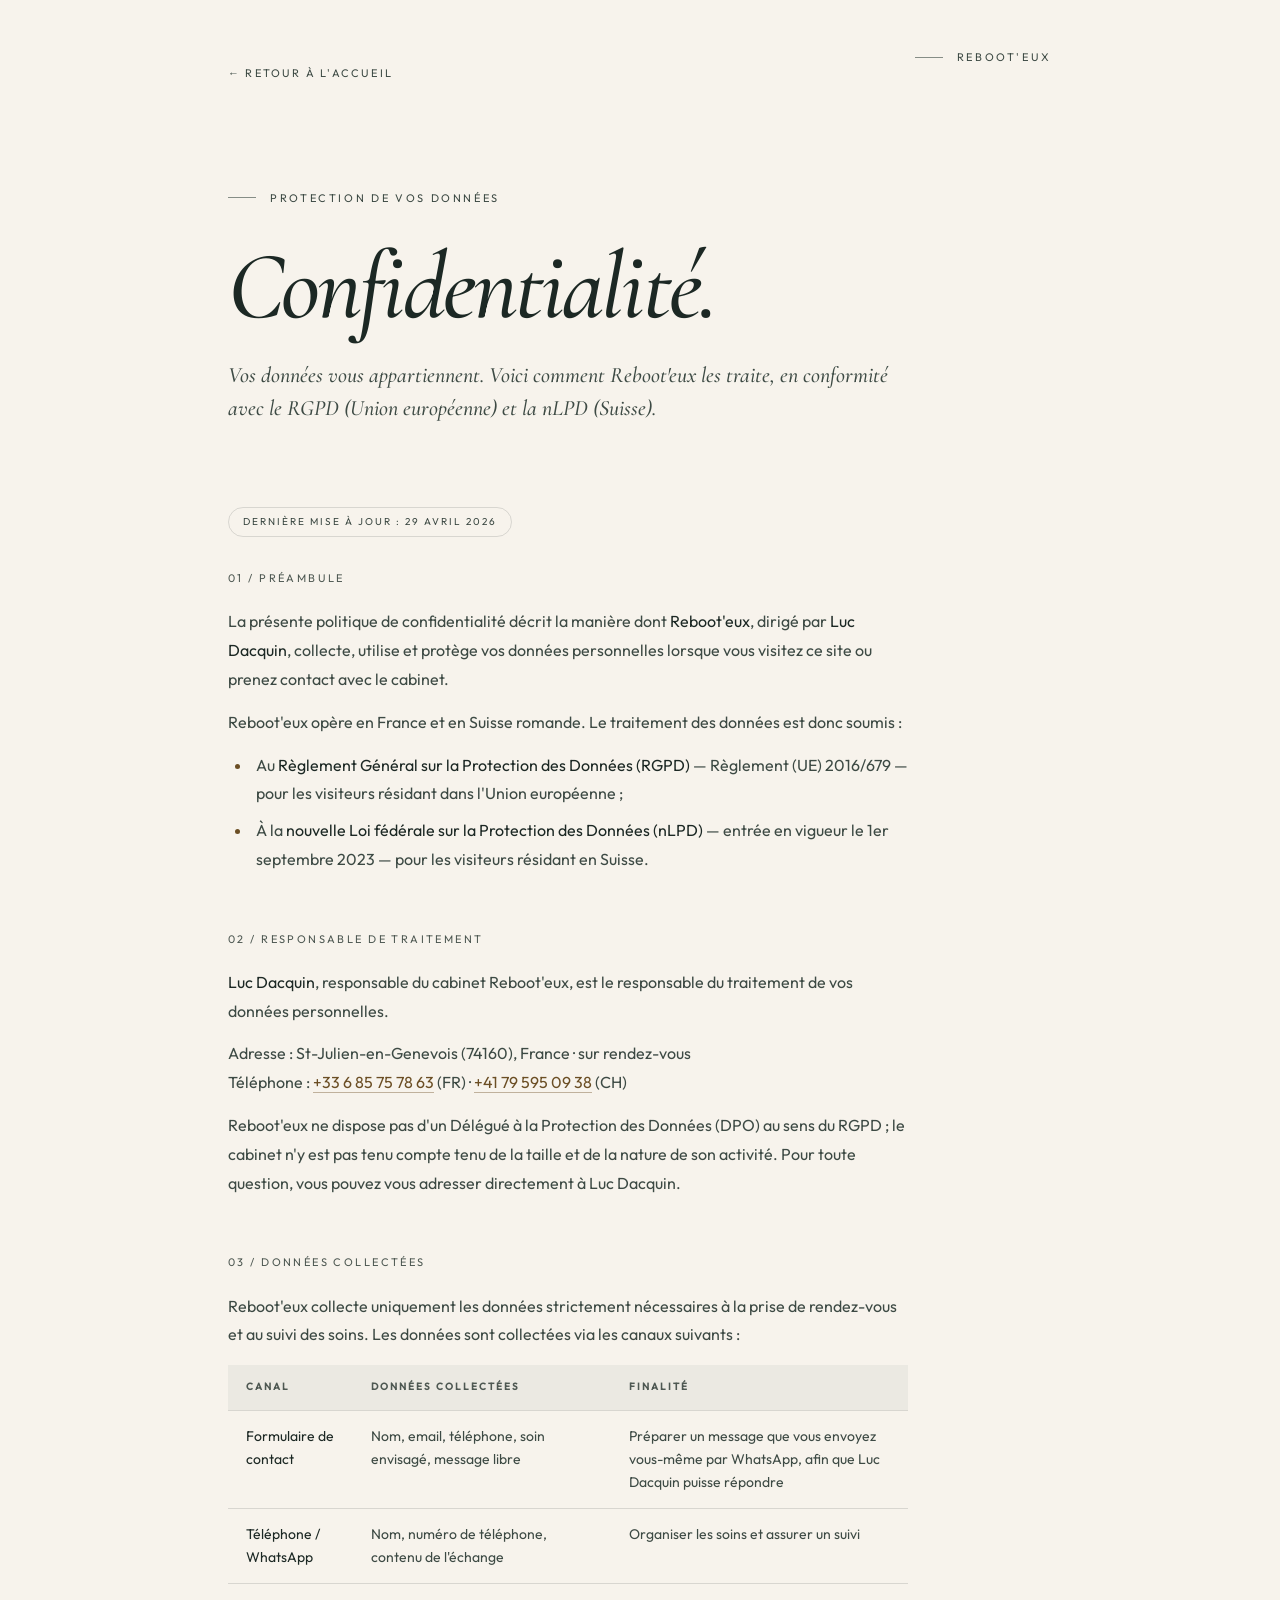
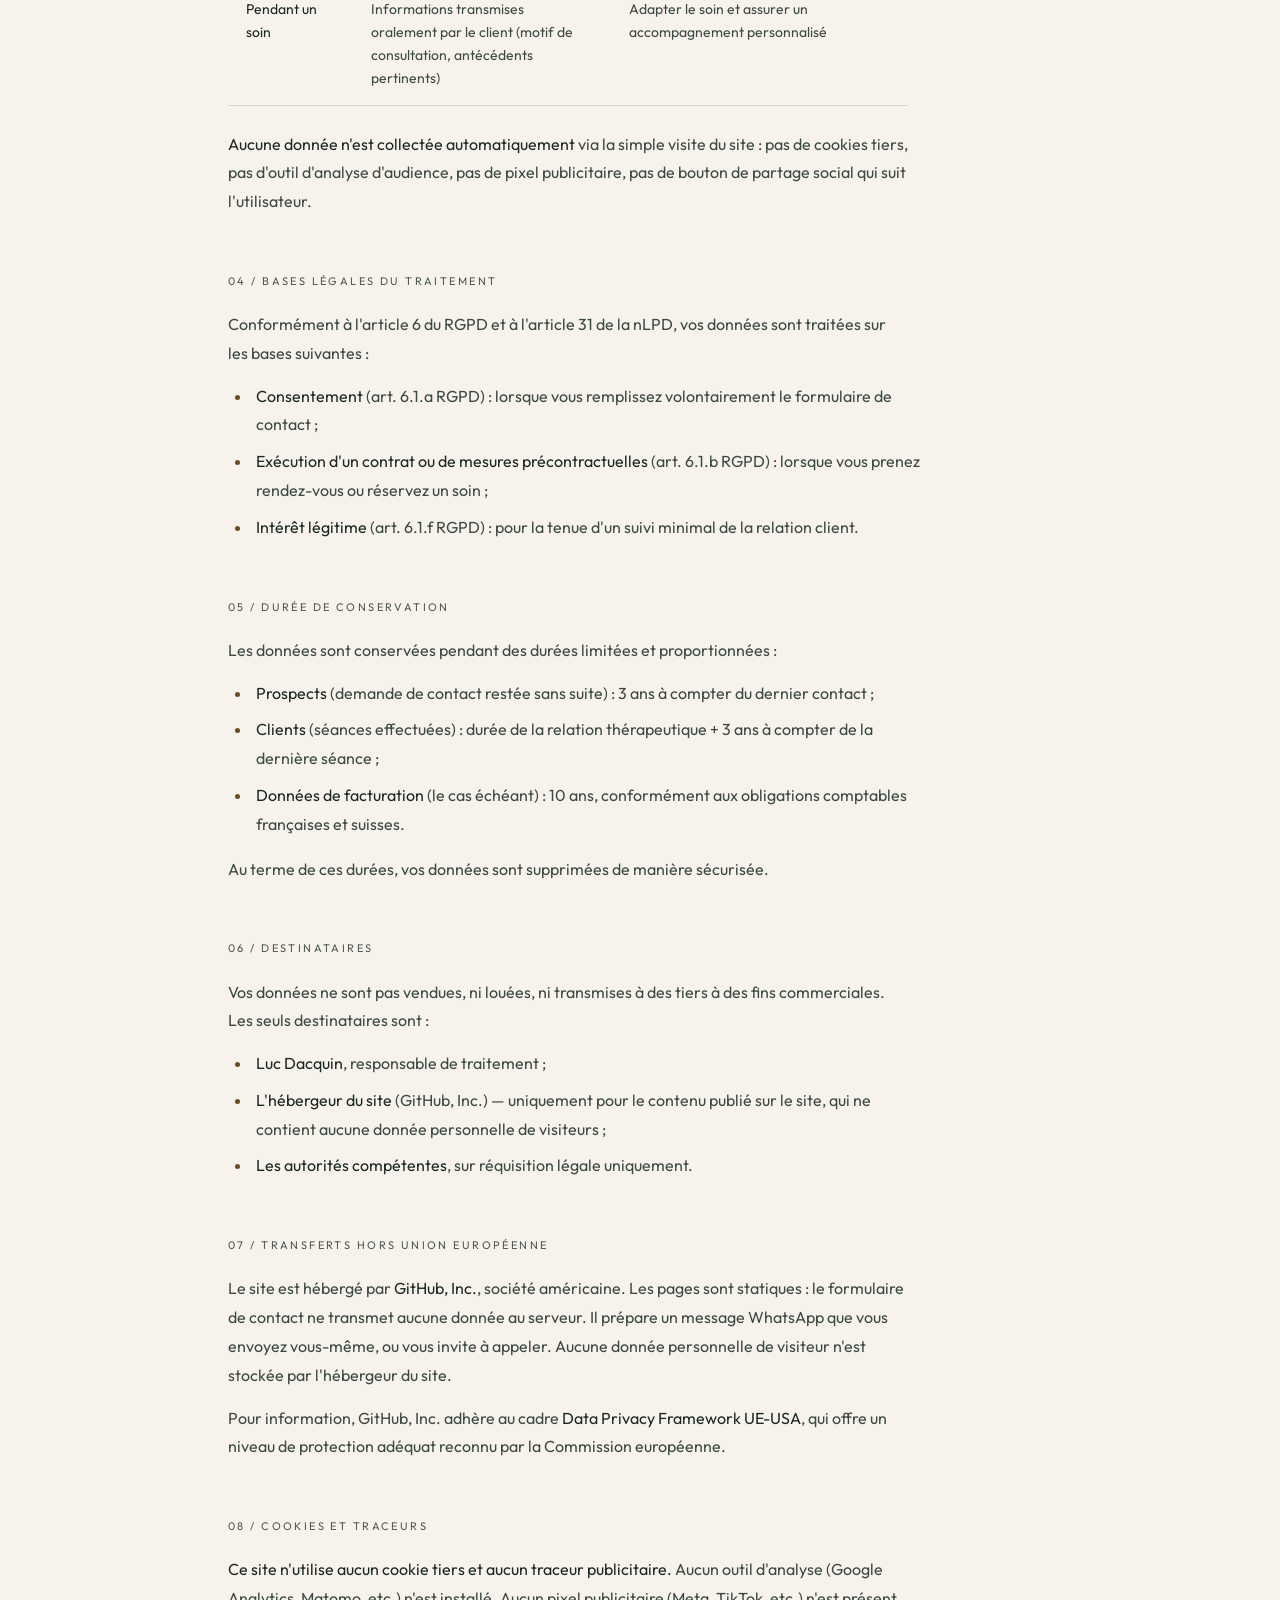
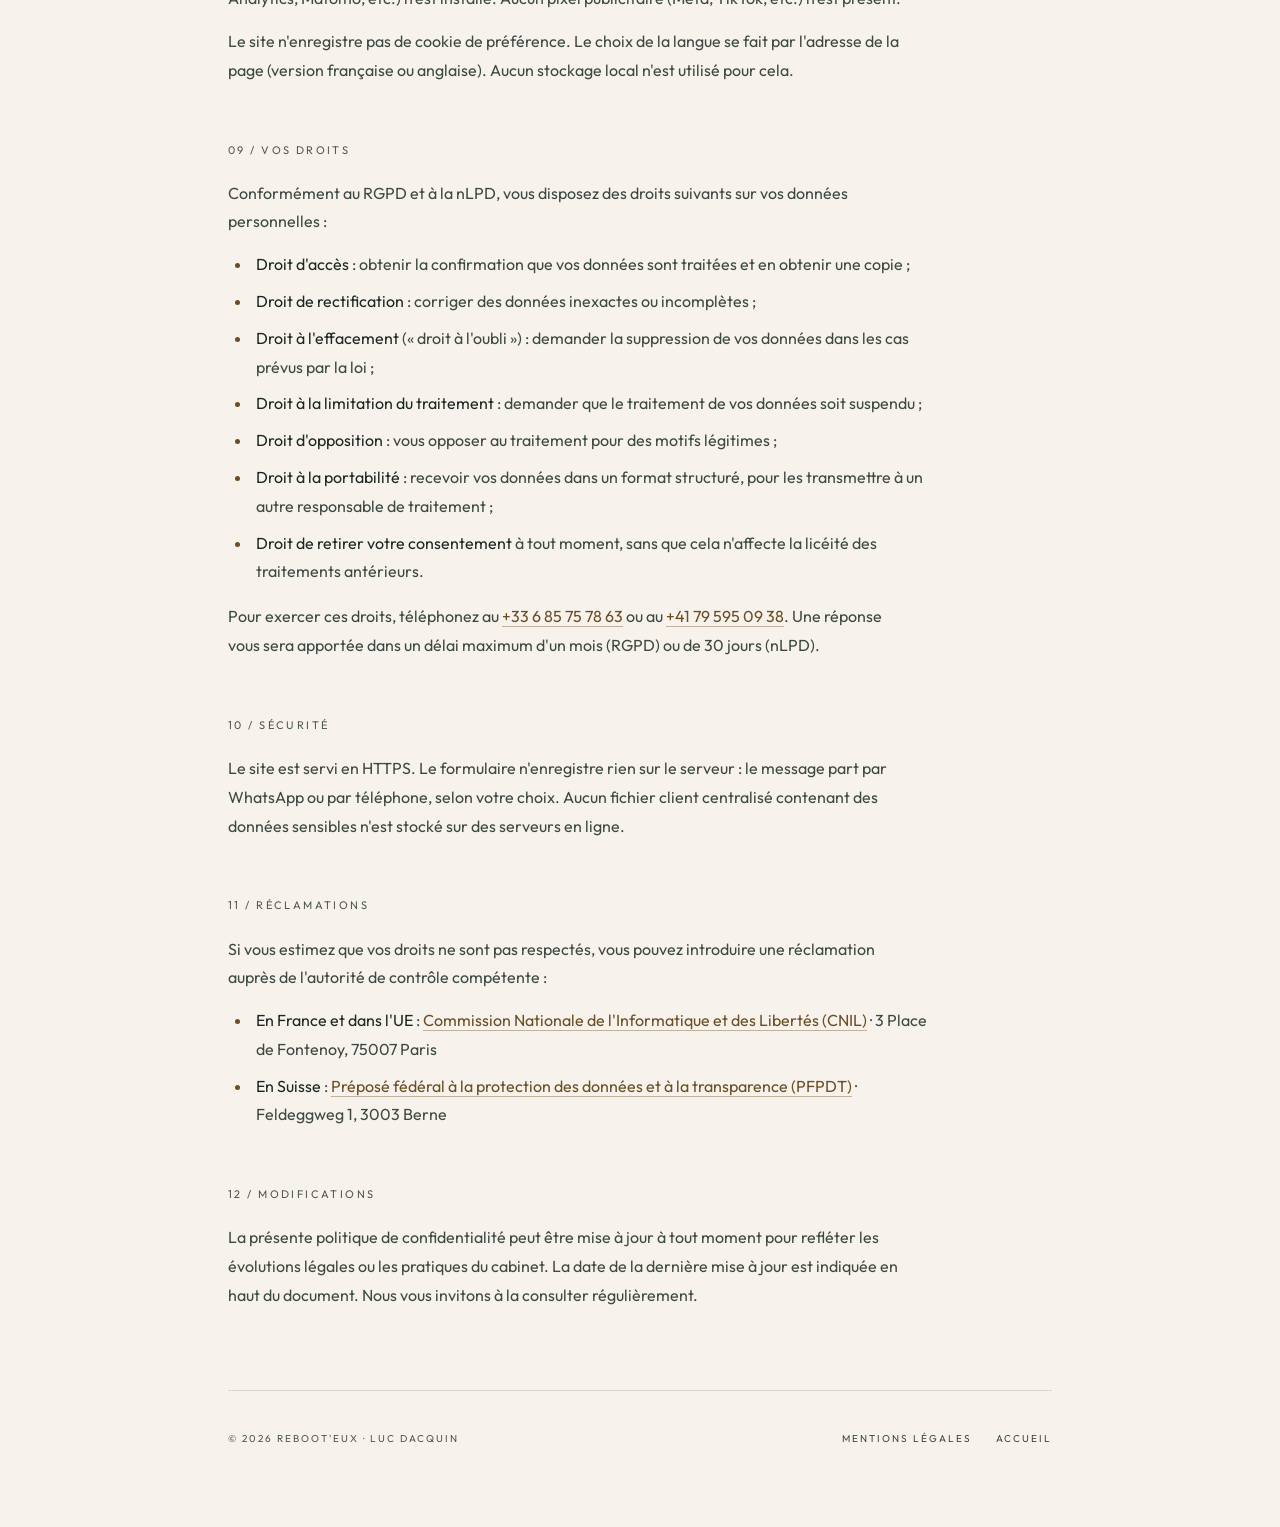
==== commit 8a71c758: "Corrige les recouvrements au défilement et retire les textes inachevés. Les étapes et le portrait n’" ====
--- a/confidentialite.html
+++ b/confidentialite.html
@@ -8,7 +8,7 @@
   <link rel="icon" href="assets/favicon.svg" type="image/svg+xml" />
   <link rel="stylesheet" href="styles.css" />
   <style>
-    .legal-page { min-height: 100vh; padding: 140px var(--pad) 80px; max-width: 920px; margin: 0 auto; }
+    .legal-page { min-height: 100vh; padding: 48px var(--pad) 80px; max-width: 920px; margin: 0 auto; }
     .legal-header { display: flex; justify-content: space-between; align-items: center; margin-bottom: 80px; }
     .legal-back { color: var(--ink-2); text-decoration: none; font-family: var(--mono); font-size: 11px; letter-spacing: 0.2em; text-transform: uppercase; transition: color .3s, gap .3s var(--ease); display: inline-flex; align-items: center; gap: 10px; }
     .legal-back:hover { color: var(--ink); gap: 14px; }
@@ -71,7 +71,8 @@
       </p>
       <p>
         Adresse : St-Julien-en-Genevois (74160), France · sur rendez-vous<br/>
-        Email : <span class="todo">[email à compléter]</span><br/>
+        <!-- TODO email du responsable : réafficher quand une adresse est publiable. Ne pas en inventer. -->
+        <span hidden>Email : <span class="todo">[email à compléter]</span><br/></span>
         Téléphone : <a href="tel:+33685757863">+33 6 85 75 78 63</a> (FR) · <a href="tel:+41795950938">+41 79 595 09 38</a> (CH)
       </p>
       <p>
@@ -179,7 +180,8 @@
         <li><strong>Droit de retirer votre consentement</strong> à tout moment, sans que cela n'affecte la licéité des traitements antérieurs.</li>
       </ul>
       <p>
-        Pour exercer ces droits, écrivez à <span class="todo">[email à compléter]</span> ou téléphonez au <a href="tel:+33685757863">+33 6 85 75 78 63</a>. Une réponse vous sera apportée dans un délai maximum d'un mois (RGPD) ou de 30 jours (nLPD).
+        Pour exercer ces droits, téléphonez au <a href="tel:+33685757863">+33 6 85 75 78 63</a> ou au <a href="tel:+41795950938">+41 79 595 09 38</a>. Une réponse vous sera apportée dans un délai maximum d'un mois (RGPD) ou de 30 jours (nLPD).
+        <!-- TODO email : réafficher « écrivez à [email] » quand une adresse de cabinet est publiable. -->
       </p>
     </section>
 
--- a/styles.css
+++ b/styles.css
@@ -117,8 +117,13 @@
   --mono: "Outfit", "Avenir Next", sans-serif;
   --pad: clamp(20px, 4vw, 48px);
   --header: 76px;
+  --dock: 84px;
   --ease: cubic-bezier(.16, 1, .3, 1);
-  --col: 1180px;
+  --col: 1120px;
+  --space-sm: 16px;
+  --space-md: 24px;
+  --space-lg: 40px;
+  --space-xl: clamp(72px, 11vw, 120px);
   color-scheme: light;
 }
 
@@ -137,6 +142,11 @@
 }
 body.nav-open { overflow: hidden; }
 img { max-width: 100%; height: auto; display: block; }
+picture { display: contents; }
+html.lenis, html.lenis body { height: auto; }
+.lenis.lenis-smooth { scroll-behavior: auto !important; }
+.lenis.lenis-smooth [data-lenis-prevent] { overscroll-behavior: contain; }
+.lenis.lenis-stopped { overflow: clip; }
 a { color: inherit; }
 ::selection { background: #E4D3B0; color: var(--ink); }
 
@@ -182,8 +192,9 @@
   width: min(var(--col), calc(100% - var(--pad) * 2));
   margin-inline: auto;
 }
-.section { padding: clamp(72px, 11vw, 128px) 0; }
-.section-head { max-width: 720px; margin-bottom: clamp(36px, 5vw, 64px); }
+.section { padding: var(--space-xl) 0; }
+.section-head { max-width: 40rem; margin-bottom: clamp(36px, 5vw, 64px); }
+.section-head .lede { margin-top: var(--space-sm); }
 
 .eyebrow {
   margin: 0 0 14px;
@@ -196,14 +207,14 @@
 h1, h2, h3, .serif { font-family: var(--serif); font-weight: 500; letter-spacing: -0.02em; }
 h1 {
   margin: 0 0 20px;
-  font-size: clamp(46px, 6.4vw, 86px);
-  line-height: 0.96;
+  font-size: clamp(40px, 5.4vw, 76px);
+  line-height: 1.05;
   font-weight: 500;
 }
 h2 {
   margin: 0;
-  font-size: clamp(36px, 4.6vw, 62px);
-  line-height: 1.02;
+  font-size: clamp(32px, 4vw, 54px);
+  line-height: 1.08;
 }
 h3 { margin: 0; font-size: clamp(28px, 3vw, 40px); line-height: 1.1; }
 .lede, .prose p { color: var(--ink-2); }
@@ -242,6 +253,7 @@
   transition: background .35s var(--ease), color .35s var(--ease), transform .35s var(--ease);
 }
 .btn:hover { background: var(--forest-2); transform: translateY(-1px); }
+.btn:active { transform: translateY(0); }
 .btn-ghost { background: transparent; color: var(--forest); }
 .btn-ghost:hover { background: rgba(30, 52, 48, 0.06); color: var(--forest); }
 .btn-small { min-height: 42px; padding: 8px 16px; font-size: 12px; }
@@ -339,20 +351,21 @@
 .nav-panel a::after { display: none; }
 
 /* Hero */
-.hero { padding: 12px 0 28px; }
+.hero { padding: 8px 0 8px; }
 .hero-grid {
   display: grid;
   grid-template-columns: minmax(0, 1.08fr) minmax(260px, 0.82fr);
   gap: clamp(28px, 5vw, 72px);
   align-items: center;
-  min-height: calc(100svh - var(--header) - 28px);
-  padding: 28px 0 36px;
+  min-height: 0;
+  padding: 12px 0 20px;
 }
 .hero-figure .frame img {
   width: 100%;
-  height: min(64vh, 680px);
+  height: auto;
+  aspect-ratio: 1792 / 2400;
   object-fit: cover;
-  object-position: center 42%;
+  object-position: center center;
 }
 .hero-actions { display: flex; flex-wrap: wrap; gap: 12px; }
 .frame {
@@ -400,7 +413,29 @@
   gap: clamp(32px, 6vw, 88px);
   align-items: center;
 }
-.portrait-wrap .frame img { aspect-ratio: 3/4; object-fit: cover; object-position: center 18%; }
+.portrait-wrap {
+  width: min(100%, 420px);
+  margin-inline: auto;
+}
+.portrait-wrap .frame {
+  background: #FBF8F3;
+  padding: 16px;
+  border: 1px solid rgba(28, 40, 36, 0.06);
+}
+.portrait-wrap .frame,
+.portrait-wrap .hero-mask {
+  overflow: visible;
+}
+.portrait-wrap .frame img {
+  width: 100%;
+  height: auto;
+  max-height: none;
+  aspect-ratio: 1200 / 1622;
+  object-fit: contain;
+  object-position: center center;
+  background: #F4EFE6;
+  filter: brightness(1.14) contrast(0.96);
+}
 .about { background: linear-gradient(180deg, #F7F3EC 0%, #F3EEE6 100%); }
 
 /* Band */
@@ -435,9 +470,12 @@
   display: grid;
   grid-template-columns: 72px minmax(0, 1.1fr) minmax(220px, 0.7fr);
   gap: 28px;
-  padding: 40px 0;
+  padding: 40px 12px;
+  margin-inline: -12px;
   border-top: 1px solid var(--line);
-}
+  transition: background .4s var(--ease);
+}
+.care:hover { background: rgba(255, 253, 249, 0.72); }
 .care:last-child { border-bottom: 1px solid var(--line); }
 .care-n {
   font-family: var(--serif);
@@ -468,7 +506,7 @@
   background: var(--forest);
   color: #F4EFE6;
 }
-.split-note img { width: 100%; height: 100%; max-height: 420px; object-fit: cover; }
+.split-note img { width: 100%; height: auto; aspect-ratio: 2400 / 1792; object-fit: cover; object-position: center; }
 .split-note div { padding: clamp(24px, 4vw, 48px); }
 .split-note h2 { color: #F7F3EC; font-size: clamp(32px, 3.4vw, 48px); }
 .split-note p { color: rgba(247, 243, 236, 0.82); margin: 14px 0 0; }
@@ -487,6 +525,13 @@
 .steps strong { display: block; font-family: var(--serif); font-size: 28px; font-weight: 500; margin: 8px 0 10px; }
 .steps p { margin: 0; color: var(--ink-2); font-size: 15px; }
 .step-n { font-size: 12px; letter-spacing: 0.16em; text-transform: uppercase; color: var(--gold); }
+.cta-row {
+  display: flex;
+  flex-wrap: wrap;
+  gap: 12px;
+  align-items: center;
+  margin-top: var(--space-lg);
+}
 
 /* Prices */
 .table-wrap { overflow-x: auto; border-top: 1px solid var(--line); }
@@ -649,6 +694,24 @@
 .footer .col strong { font-weight: 500; letter-spacing: 0.14em; text-transform: uppercase; font-size: 11px; color: #E4D3B0; margin-bottom: 6px; }
 .footer-bot { display: flex; justify-content: space-between; gap: 16px; flex-wrap: wrap; padding-top: 20px; font-size: 12px; letter-spacing: 0.08em; text-transform: uppercase; color: rgba(231, 225, 214, 0.62); }
 .photo-note { margin-top: 18px; font-size: 12px; letter-spacing: 0; text-transform: none; color: rgba(231, 225, 214, 0.55); max-width: 46rem; }
+
+.dock { display: none; }
+.dock-call {
+  display: inline-flex;
+  align-items: center;
+  justify-content: center;
+  min-width: 96px;
+  min-height: 48px;
+  padding: 12px 16px;
+  border: 1px solid var(--forest);
+  color: var(--forest);
+  text-decoration: none;
+  font-size: 13px;
+  font-weight: 500;
+  letter-spacing: 0.08em;
+  text-transform: uppercase;
+  background: transparent;
+}
 
 /* Legal pages keep their own layout and inherit the palette */
 .legal-page { min-height: 100vh; padding: 48px var(--pad) 80px; max-width: 920px; margin: 0 auto; }
@@ -679,16 +742,36 @@
 @media (max-width: 980px) {
   .nav-desk, .header-cta { display: none; }
   .nav-toggle { display: inline-flex; align-items: center; }
-  .hero-grid, .about-grid, .contact-grid, .split-note, .steps, .facts, .footer-grid {
+  .hero-grid, .about-grid, .story-layout, .contact-grid, .split-note, .steps, .facts, .footer-grid, .visit-stage {
     grid-template-columns: 1fr;
   }
   .facts li { border-right: 0; border-bottom: 1px solid var(--line); margin: 0; padding: 16px 0; }
   .care { grid-template-columns: 1fr; gap: 8px; }
-  .hero-grid { min-height: 0; padding-top: 12px; }
-  .hero-figure .frame img { height: auto; max-height: none; aspect-ratio: 4/5; }
+  .hero-grid { min-height: 0; padding-top: 8px; padding-bottom: 8px; }
+  body { padding-bottom: calc(var(--dock) + env(safe-area-inset-bottom)); }
+  html { scroll-padding-bottom: calc(var(--dock) + 16px); }
+  .dock {
+    display: flex;
+    position: fixed;
+    z-index: 38;
+    left: 0;
+    right: 0;
+    bottom: 0;
+    gap: 8px;
+    padding: 10px var(--pad) calc(10px + env(safe-area-inset-bottom));
+    background: rgba(247, 243, 236, 0.96);
+    border-top: 1px solid var(--line);
+    backdrop-filter: blur(16px);
+    -webkit-backdrop-filter: blur(16px);
+  }
+  .dock .btn { flex: 1; white-space: nowrap; letter-spacing: 0.04em; padding-inline: 12px; }
+  .dock-call { white-space: nowrap; }
+  .dock[hidden], body.nav-open .dock { display: none; }
+  .portrait-wrap { width: min(100%, 360px); }
+  .hero-figure .frame img { aspect-ratio: 1792 / 2400; }
   .band { min-height: 70vh; }
   .form-row { grid-template-columns: 1fr; }
-  .split-note img { max-height: 240px; }
+  .split-note img { max-height: none; }
   .channel span { font-size: 22px; }
   .footer-grid { gap: 28px; }
 }
@@ -705,3 +788,271 @@
   .prices td:first-child::before { display: none; }
   .prices td.span { flex-direction: column; align-items: flex-start; gap: 6px; }
 }
+
+/* Scroll motion — static until html.motion, so no-JS and reduced motion stay readable. */
+.word {
+  display: inline-block;
+  overflow: hidden;
+  vertical-align: bottom;
+  padding-bottom: 0.18em;
+  margin-bottom: -0.18em;
+}
+.word > span { display: inline-block; }
+
+.hero-mask { overflow: hidden; }
+.hero-photo { will-change: transform; }
+
+.story-layout {
+  display: grid;
+  grid-template-columns: minmax(240px, 0.78fr) minmax(0, 1.15fr);
+  gap: clamp(32px, 6vw, 88px);
+  align-items: center;
+}
+.story-stage { display: flex; flex-direction: column; }
+.beat + .beat {
+  margin-top: 28px;
+  padding-top: 28px;
+  border-top: 1px solid var(--line);
+}
+.story-progress { display: none; }
+
+.visit-head { max-width: 16em; margin-bottom: clamp(28px, 4vw, 40px); }
+.visit-stage {
+  display: grid;
+  grid-template-columns: minmax(0, 1.15fr) minmax(0, 0.85fr);
+  gap: 28px 40px;
+  align-items: center;
+}
+.visit-visual, .visit-copy { display: contents; }
+.visit-shot { margin: 0; overflow: hidden; background: #E7E0D4; }
+.visit-shot:nth-child(1) { grid-area: 1 / 1; }
+.visit-shot:nth-child(2) { grid-area: 2 / 1; }
+.visit-shot:nth-child(3) { grid-area: 3 / 1; }
+.visit-shot:nth-child(4) { grid-area: 4 / 1; }
+.visit-shot img {
+  width: 100%;
+  height: auto;
+  aspect-ratio: 3 / 2;
+  object-fit: cover;
+  object-position: center;
+}
+.visit-index, .visit-meter { display: none; }
+.visit-step:nth-child(1) { grid-area: 1 / 2; }
+.visit-step:nth-child(2) { grid-area: 2 / 2; }
+.visit-step:nth-child(3) { grid-area: 3 / 2; }
+.visit-step:nth-child(4) { grid-area: 4 / 2; }
+.visit-step strong {
+  display: block;
+  margin: 8px 0 10px;
+  font-family: var(--serif);
+  font-size: clamp(28px, 3vw, 40px);
+  font-weight: 500;
+}
+.visit-step p { margin: 0; color: var(--ink-2); max-width: 36rem; }
+
+@media (max-width: 980px) {
+  .story-layout, .visit-stage { grid-template-columns: 1fr; }
+  .visit-shot:nth-child(1) { grid-area: 1 / 1; }
+  .visit-step:nth-child(1) { grid-area: 2 / 1; }
+  .visit-shot:nth-child(2) { grid-area: 3 / 1; }
+  .visit-step:nth-child(2) { grid-area: 4 / 1; }
+  .visit-shot:nth-child(3) { grid-area: 5 / 1; }
+  .visit-step:nth-child(3) { grid-area: 6 / 1; }
+  .visit-shot:nth-child(4) { grid-area: 7 / 1; }
+  .visit-step:nth-child(4) { grid-area: 8 / 1; }
+  .visit-shot img { height: auto; aspect-ratio: 3 / 2; }
+}
+
+html.motion .story.section { padding: 0 0 12px; }
+html.motion .visit.section { padding-bottom: clamp(36px, 6vw, 72px); padding-top: 0; }
+html.motion .story-pin,
+html.motion .visit-pin {
+  position: relative;
+  display: flex;
+  flex-direction: column;
+  justify-content: flex-start;
+  box-sizing: border-box;
+  background: var(--paper);
+}
+html.motion .visit-pin {
+  height: 100svh;
+  min-height: 100svh;
+  max-height: 100svh;
+  padding: calc(var(--header) + 8px) 0 28px;
+  overflow: hidden;
+}
+html.motion .story-pin {
+  height: auto;
+  min-height: 0;
+  max-height: none;
+  padding: calc(var(--header) + 16px) 0 20px;
+  overflow: visible;
+  background: #F6F1E8;
+}
+html.motion .story-layout { align-items: start; gap: clamp(24px, 4vw, 56px); }
+html.motion .portrait-wrap {
+  width: min(100%, 340px);
+  flex: 0 0 auto;
+}
+html.motion .portrait-wrap .frame img {
+  width: 100%;
+  height: auto;
+  max-height: none;
+  max-width: 100%;
+  margin-inline: auto;
+  object-fit: contain;
+}
+html.motion .story-stage {
+  display: grid;
+  min-height: 0;
+  align-content: start;
+}
+html.motion .beat {
+  grid-area: 1 / 1;
+  margin: 0;
+  padding: 0;
+  border: 0;
+}
+html.motion .story-progress {
+  display: flex;
+  gap: 8px;
+  position: relative;
+  left: auto;
+  bottom: auto;
+  transform: none;
+  justify-content: center;
+  margin: 18px auto 4px;
+}
+html.motion .story-progress i {
+  display: block;
+  width: 36px;
+  height: 2px;
+  background: var(--forest);
+  transform-origin: left center;
+  opacity: 0.9;
+}
+html.motion .visit-visual,
+html.motion .visit-copy { display: block; }
+html.motion .visit-head { margin-bottom: 18px; }
+html.motion .visit-stage {
+  flex: 1 1 auto;
+  min-height: 0;
+  grid-template-columns: minmax(0, 1.25fr) minmax(260px, 0.75fr);
+  grid-template-rows: minmax(0, 1fr);
+  align-items: stretch;
+}
+html.motion .visit-visual {
+  position: relative;
+  width: min(100%, calc(58vh * 3 / 2));
+  aspect-ratio: 3 / 2;
+  height: auto;
+  max-height: 58vh;
+  margin-inline: auto;
+  overflow: hidden;
+}
+html.motion .visit-shot {
+  position: absolute;
+  inset: 0;
+  grid-area: auto;
+}
+html.motion .visit-shot img {
+  width: 100%;
+  height: 100%;
+  aspect-ratio: auto;
+  object-fit: cover;
+  object-position: center;
+  transform-origin: center center;
+}
+html.motion .visit-meter {
+  display: block;
+  position: absolute;
+  left: 16px;
+  right: 16px;
+  bottom: 16px;
+  height: 2px;
+  background: rgba(247, 243, 236, 0.35);
+  z-index: 5;
+}
+html.motion .visit-meter span {
+  display: block;
+  height: 100%;
+  width: 100%;
+  background: #F7F3EC;
+  transform-origin: left center;
+}
+html.motion .visit-copy {
+  position: relative;
+  min-height: 210px;
+  height: 100%;
+  align-self: stretch;
+}
+html.motion .visit-step {
+  position: absolute;
+  left: 0;
+  right: 0;
+  top: 0;
+  grid-area: auto;
+}
+html.motion .split-note { overflow: hidden; }
+
+@media (max-width: 980px) {
+  html.motion .story-pin {
+    height: auto;
+    min-height: 0;
+    max-height: none;
+    padding-top: calc(var(--header) + 12px);
+    padding-bottom: 16px;
+  }
+  html.motion .visit-pin {
+    justify-content: flex-start;
+    height: calc(100svh - var(--dock));
+    min-height: 0;
+    max-height: calc(100svh - var(--dock));
+    padding-top: calc(var(--header) + 8px);
+    padding-bottom: 20px;
+  }
+  html.motion .portrait-wrap {
+    width: min(240px, 58vw);
+    margin-inline: auto;
+    justify-self: center;
+  }
+  html.motion .portrait-wrap .frame img {
+    width: 100%;
+    height: auto;
+    max-height: none;
+    aspect-ratio: 1200 / 1622;
+    object-fit: contain;
+    object-position: center center;
+    filter: brightness(1.14) contrast(0.96);
+  }
+  html.motion .story-layout { justify-items: center; }
+  html.motion .story-stage { min-height: 0; }
+  html.motion .beat .prose p { font-size: 15.5px; line-height: 1.5; }
+  html.motion .quote { margin-top: 0; font-size: 24px; }
+  html.motion .visit-head { margin-bottom: 12px; }
+  html.motion .visit-head h2 { font-size: clamp(32px, 9vw, 44px); }
+  html.motion .visit-stage {
+    grid-template-columns: 1fr;
+    grid-template-rows: auto minmax(150px, 1fr);
+    gap: 14px;
+  }
+  html.motion .visit-visual {
+    width: 100%;
+    max-height: none;
+    aspect-ratio: 3 / 2;
+  }
+  html.motion .visit-copy { height: 100%; min-height: 0; align-self: stretch; }
+  html.motion .visit-step p { font-size: 15px; }
+}
+@media (max-width: 520px) {
+  html.motion .portrait-wrap { width: min(220px, 62vw); }
+}
+@media (max-width: 520px) and (max-height: 760px) {
+  html.motion .portrait-wrap { width: min(200px, 58vw); }
+  html.motion .beat .prose p { font-size: 14.5px; line-height: 1.45; }
+}
+
+@media (prefers-reduced-motion: reduce) {
+  .word { overflow: visible; padding-bottom: 0; margin-bottom: 0; }
+  .hero-photo { will-change: auto; }
+}
